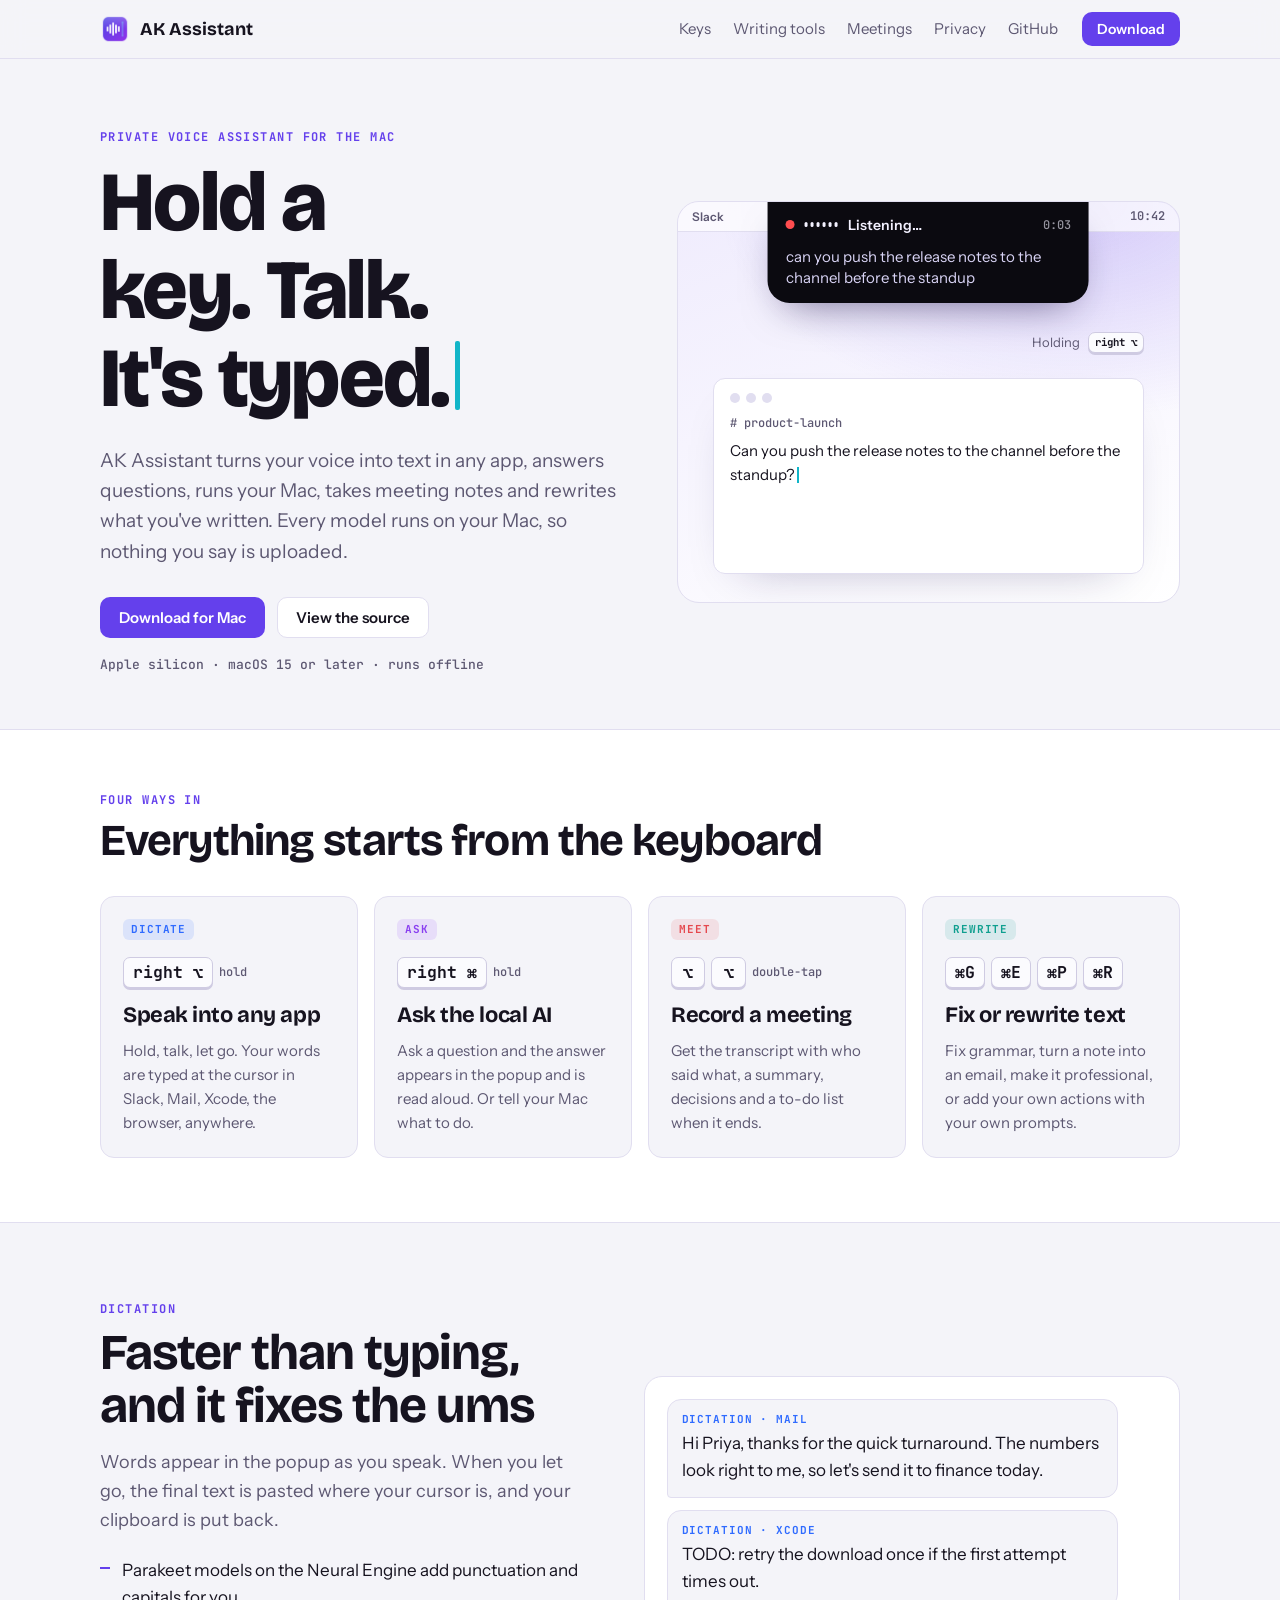
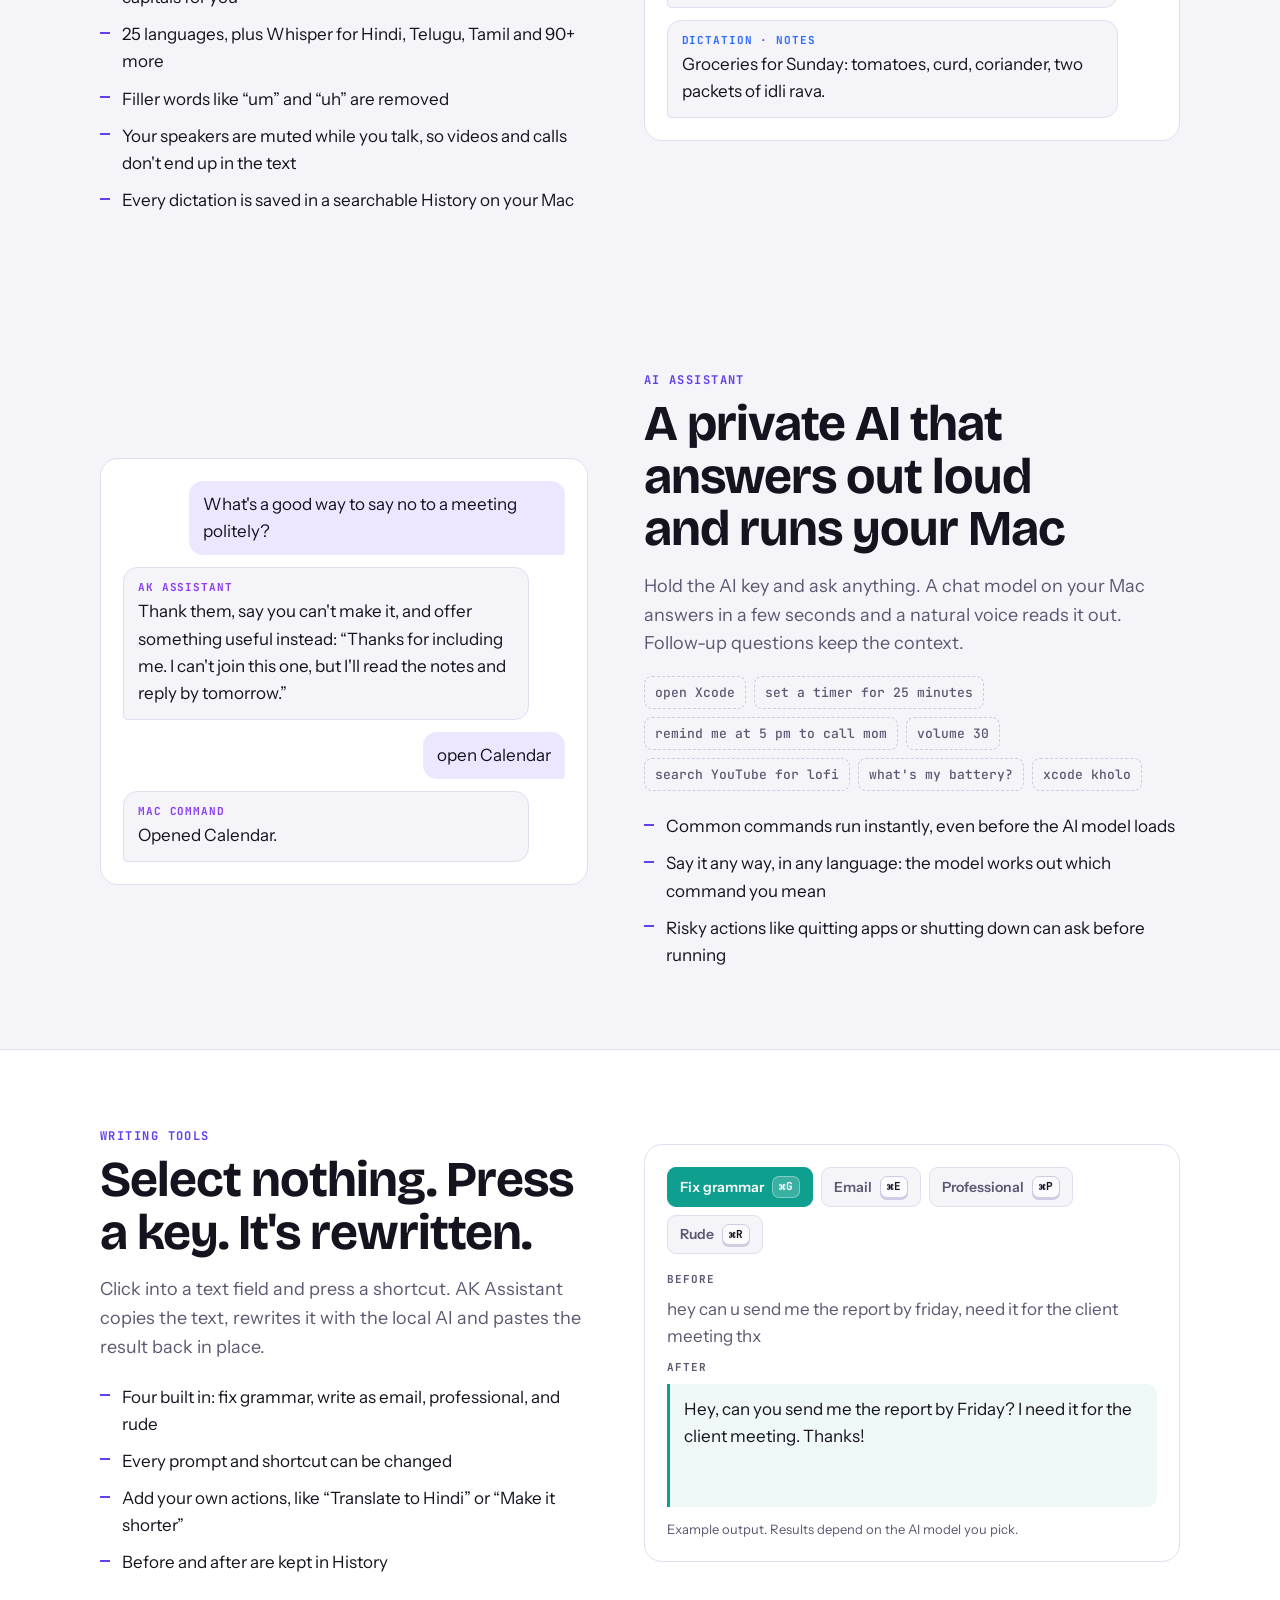
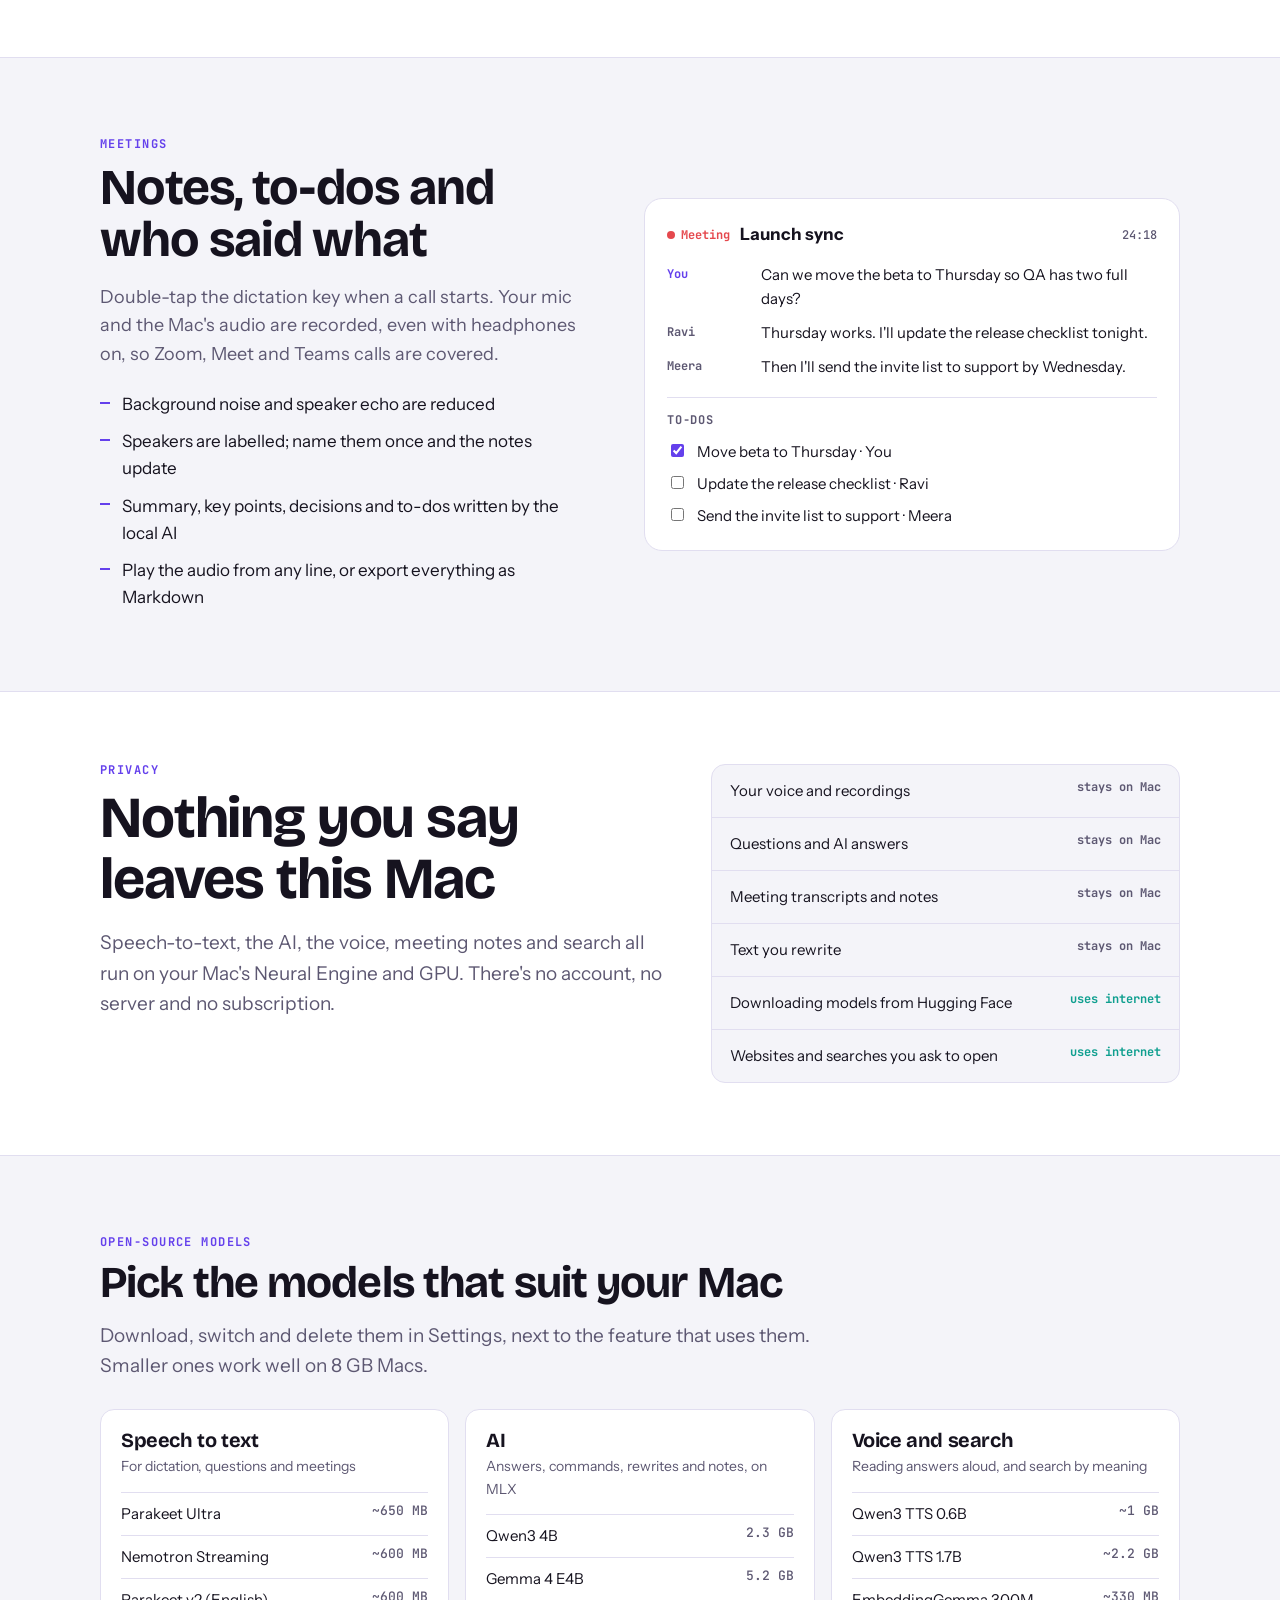
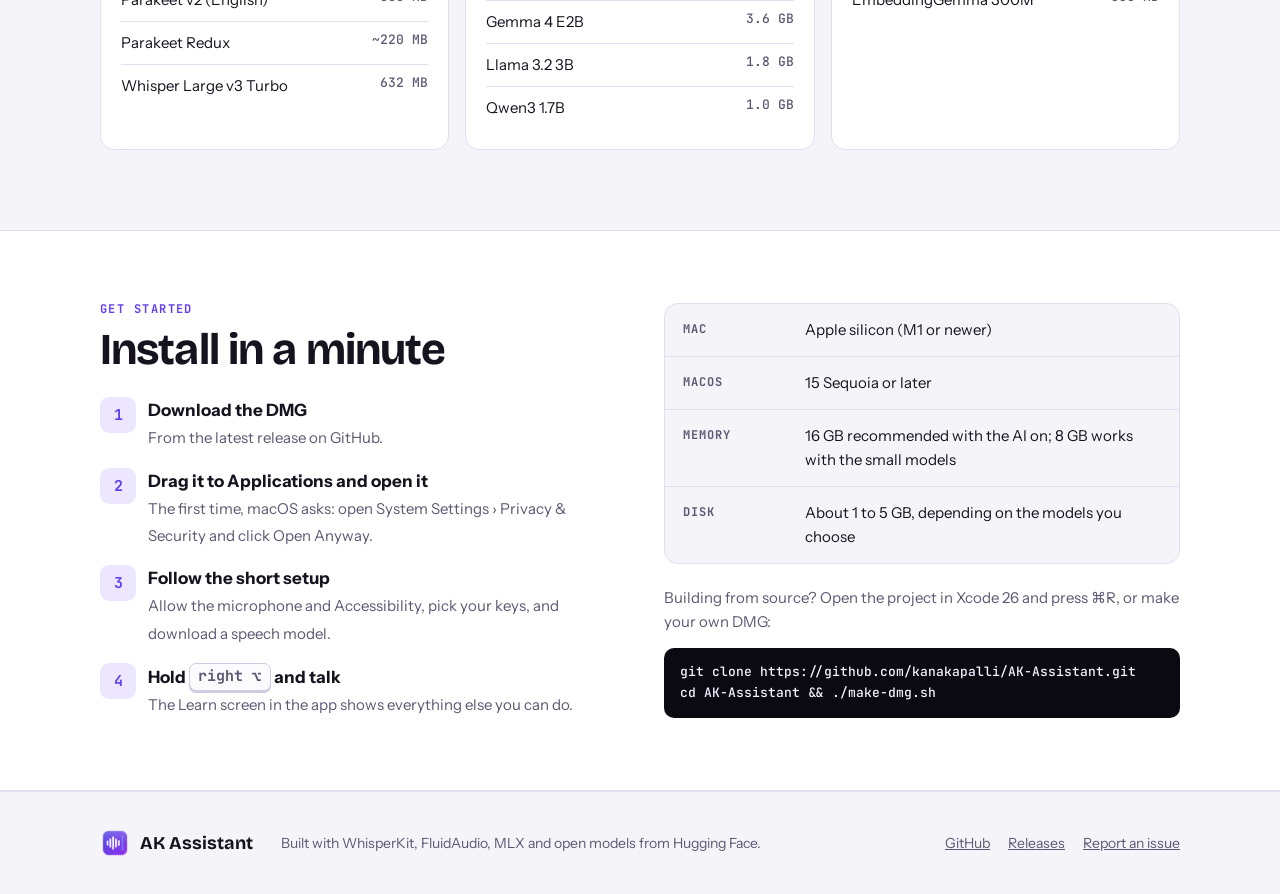
==== landing-page-website/index.html @ 32c97cb5 "Website folder for deployment; Learn covers the latest features - landing-page-website/: the landing" ====
<!doctype html>
<html lang="en">
<head>
<meta charset="utf-8">
<meta name="viewport" content="width=device-width, initial-scale=1, viewport-fit=cover">
<title>AK Assistant</title>
<meta name="description" content="Hold a key, talk, and it's typed. AK Assistant is a private voice assistant for the Mac: dictation, a local AI, meetings and writing tools, all on-device.">
<meta property="og:title" content="AK Assistant">
<meta property="og:description" content="Hold a key, talk, and it's typed. A private voice assistant for the Mac: dictation, a local AI, meetings and writing tools, all on-device.">
<meta property="og:type" content="website">
<meta name="theme-color" content="#6440ec">
<link rel="icon" type="image/png" href="assets/icon.png">
<link rel="apple-touch-icon" href="assets/icon.png">
<link rel="preconnect" href="https://fonts.googleapis.com">
<link rel="preconnect" href="https://fonts.gstatic.com" crossorigin>
<link rel="stylesheet" href="https://fonts.googleapis.com/css2?family=Bricolage+Grotesque:opsz,wght@12..96,500;12..96,700;12..96,800&family=Instrument+Sans:wght@400;500;600&family=JetBrains+Mono:wght@500;700&display=swap">
<link rel="stylesheet" href="styles.css">

</head>
<body>
<header class="nav">
  <div class="wrap">
    <a class="brand" href="#top"><img src="assets/icon.png" alt="">AK Assistant</a>
    <nav class="nav-links" aria-label="Sections">
      <a href="#keys">Keys</a>
      <a href="#writing">Writing tools</a>
      <a href="#meetings">Meetings</a>
      <a href="#privacy">Privacy</a>
      <a href="https://github.com/kanakapalli/AK-Assistant">GitHub</a>
    </nav>
    <a class="btn btn-primary" href="https://github.com/kanakapalli/AK-Assistant/releases/latest">Download</a>
  </div>
</header>

<main id="top">
  <section class="hero">
    <div class="wrap hero-grid">
      <div>
        <p class="eyebrow">Private voice assistant for the Mac</p>
        <h1 style="margin-top:16px">Hold a key. Talk. It's typed.<span class="caret" aria-hidden="true"></span></h1>
        <p class="lede">AK Assistant turns your voice into text in any app, answers questions, runs your Mac, takes meeting notes and rewrites what you've written. Every model runs on your Mac, so nothing you say is uploaded.</p>
        <div class="hero-cta">
          <a class="btn btn-primary" href="https://github.com/kanakapalli/AK-Assistant/releases/latest">Download for Mac</a>
          <a class="btn btn-ghost" href="https://github.com/kanakapalli/AK-Assistant">View the source</a>
        </div>
        <p class="hero-meta">Apple silicon · macOS 15 or later · runs offline</p>
      </div>

      <div class="stage" aria-label="Example: dictating a Slack message">
        <div class="menubar"><span>Slack</span><span>10:42</span></div>
        <div class="island" id="island">
          <div class="island-row">
            <span class="dot" id="islandDot"></span>
            <span class="bars" id="islandBars" aria-hidden="true"><i></i><i></i><i></i><i></i><i></i><i></i></span>
            <span class="island-label" id="islandLabel">Listening…</span>
            <span class="island-time" id="islandTime">0:03</span>
          </div>
          <p class="island-text" id="islandText">can you push the release notes to the channel before the standup</p>
        </div>
        <div class="hold"><span>Holding</span><span class="kbd">right ⌥</span></div>
        <div class="doc">
          <div class="doc-head"><i></i><i></i><i></i></div>
          <div class="doc-to"># product-launch</div>
          <p class="doc-body"><span class="typed" id="typed">Can you push the release notes to the channel before the standup?</span></p>
        </div>
      </div>
    </div>
  </section>

  <section class="band" id="keys">
    <div class="wrap keys">
      <p class="eyebrow">Four ways in</p>
      <h2 style="margin-top:12px">Everything starts from the keyboard</h2>
      <div class="key-grid">
        <article class="key-card">
          <span class="tag t-dictate">Dictate</span>
          <div class="combo"><span class="kbd">right ⌥</span><small>hold</small></div>
          <h3>Speak into any app</h3>
          <p>Hold, talk, let go. Your words are typed at the cursor in Slack, Mail, Xcode, the browser, anywhere.</p>
        </article>
        <article class="key-card">
          <span class="tag t-ai">Ask</span>
          <div class="combo"><span class="kbd">right ⌘</span><small>hold</small></div>
          <h3>Ask the local AI</h3>
          <p>Ask a question and the answer appears in the popup and is read aloud. Or tell your Mac what to do.</p>
        </article>
        <article class="key-card">
          <span class="tag t-meet">Meet</span>
          <div class="combo"><span class="kbd">⌥</span><span class="kbd">⌥</span><small>double-tap</small></div>
          <h3>Record a meeting</h3>
          <p>Get the transcript with who said what, a summary, decisions and a to-do list when it ends.</p>
        </article>
        <article class="key-card">
          <span class="tag t-write">Rewrite</span>
          <div class="combo"><span class="kbd">⌘G</span><span class="kbd">⌘E</span><span class="kbd">⌘P</span><span class="kbd">⌘R</span></div>
          <h3>Fix or rewrite text</h3>
          <p>Fix grammar, turn a note into an email, make it professional, or add your own actions with your own prompts.</p>
        </article>
      </div>
    </div>
  </section>

  <div class="wrap">
    <section class="feature" id="dictation">
      <div>
        <p class="eyebrow">Dictation</p>
        <h2>Faster than typing, and it fixes the ums</h2>
        <p class="lede">Words appear in the popup as you speak. When you let go, the final text is pasted where your cursor is, and your clipboard is put back.</p>
        <ul class="points">
          <li>Parakeet models on the Neural Engine add punctuation and capitals for you</li>
          <li>25 languages, plus Whisper for Hindi, Telugu, Tamil and 90+ more</li>
          <li>Filler words like “um” and “uh” are removed</li>
          <li>Your speakers are muted while you talk, so videos and calls don't end up in the text</li>
          <li>Every dictation is saved in a searchable History on your Mac</li>
        </ul>
      </div>
      <div class="panel" aria-label="Example history entries">
        <div class="qa">
          <div class="a"><span class="who" style="color:var(--dictate)">Dictation · Mail</span>Hi Priya, thanks for the quick turnaround. The numbers look right to me, so let's send it to finance today.</div>
          <div class="a"><span class="who" style="color:var(--dictate)">Dictation · Xcode</span>TODO: retry the download once if the first attempt times out.</div>
          <div class="a"><span class="who" style="color:var(--dictate)">Dictation · Notes</span>Groceries for Sunday: tomatoes, curd, coriander, two packets of idli rava.</div>
        </div>
      </div>
    </section>

    <section class="feature flip" id="assistant">
      <div>
        <p class="eyebrow">AI assistant</p>
        <h2>A private AI that answers out loud and runs your Mac</h2>
        <p class="lede">Hold the AI key and ask anything. A chat model on your Mac answers in a few seconds and a natural voice reads it out. Follow-up questions keep the context.</p>
        <div class="chips" aria-label="Things you can say">
          <span class="chip">open Xcode</span>
          <span class="chip">set a timer for 25 minutes</span>
          <span class="chip">remind me at 5 pm to call mom</span>
          <span class="chip">volume 30</span>
          <span class="chip">search YouTube for lofi</span>
          <span class="chip">what's my battery?</span>
          <span class="chip">xcode kholo</span>
        </div>
        <ul class="points">
          <li>Common commands run instantly, even before the AI model loads</li>
          <li>Say it any way, in any language: the model works out which command you mean</li>
          <li>Risky actions like quitting apps or shutting down can ask before running</li>
        </ul>
      </div>
      <div class="panel">
        <div class="qa">
          <div class="q">What's a good way to say no to a meeting politely?</div>
          <div class="a"><span class="who">AK Assistant</span>Thank them, say you can't make it, and offer something useful instead: “Thanks for including me. I can't join this one, but I'll read the notes and reply by tomorrow.”</div>
          <div class="q">open Calendar</div>
          <div class="a"><span class="who">Mac command</span>Opened Calendar.</div>
        </div>
      </div>
    </section>
  </div>

  <section class="band" id="writing">
    <div class="wrap feature">
      <div>
        <p class="eyebrow">Writing tools</p>
        <h2>Select nothing. Press a key. It's rewritten.</h2>
        <p class="lede">Click into a text field and press a shortcut. AK Assistant copies the text, rewrites it with the local AI and pastes the result back in place.</p>
        <ul class="points">
          <li>Four built in: fix grammar, write as email, professional, and rude</li>
          <li>Every prompt and shortcut can be changed</li>
          <li>Add your own actions, like “Translate to Hindi” or “Make it shorter”</li>
          <li>Before and after are kept in History</li>
        </ul>
      </div>
      <div class="panel">
        <div class="tabs" role="tablist" aria-label="Writing tools">
          <button class="tab" role="tab" id="tab-grammar" aria-selected="true" data-k="grammar">Fix grammar <span class="kbd">⌘G</span></button>
          <button class="tab" role="tab" id="tab-email" aria-selected="false" data-k="email">Email <span class="kbd">⌘E</span></button>
          <button class="tab" role="tab" id="tab-pro" aria-selected="false" data-k="pro">Professional <span class="kbd">⌘P</span></button>
          <button class="tab" role="tab" id="tab-rude" aria-selected="false" data-k="rude">Rude <span class="kbd">⌘R</span></button>
        </div>
        <div class="rewrite" role="tabpanel" aria-live="polite">
          <span class="label">Before</span>
          <p class="before">hey can u send me the report by friday, need it for the client meeting thx</p>
          <span class="label">After</span>
          <p class="after" id="after">Hey, can you send me the report by Friday? I need it for the client meeting. Thanks!</p>
        </div>
        <p class="example-note">Example output. Results depend on the AI model you pick.</p>
      </div>
    </div>
  </section>

  <div class="wrap">
    <section class="feature" id="meetings">
      <div>
        <p class="eyebrow">Meetings</p>
        <h2>Notes, to-dos and who said what</h2>
        <p class="lede">Double-tap the dictation key when a call starts. Your mic and the Mac's audio are recorded, even with headphones on, so Zoom, Meet and Teams calls are covered.</p>
        <ul class="points">
          <li>Background noise and speaker echo are reduced</li>
          <li>Speakers are labelled; name them once and the notes update</li>
          <li>Summary, key points, decisions and to-dos written by the local AI</li>
          <li>Play the audio from any line, or export everything as Markdown</li>
        </ul>
      </div>
      <div class="panel" aria-label="Example meeting">
        <div class="meet-head"><span class="rec">Meeting</span><strong>Launch sync</strong><span>24:18</span></div>
        <div class="lines">
          <div><b class="you">You</b><span>Can we move the beta to Thursday so QA has two full days?</span></div>
          <div><b>Ravi</b><span>Thursday works. I'll update the release checklist tonight.</span></div>
          <div><b>Meera</b><span>Then I'll send the invite list to support by Wednesday.</span></div>
        </div>
        <div class="todo">
          <h4>To-dos</h4>
          <label><input type="checkbox" id="todo1" checked> Move beta to Thursday · You</label>
          <label><input type="checkbox" id="todo2"> Update the release checklist · Ravi</label>
          <label><input type="checkbox" id="todo3"> Send the invite list to support · Meera</label>
        </div>
      </div>
    </section>
  </div>

  <section class="band" id="privacy">
    <div class="wrap privacy">
      <div class="privacy-grid">
        <div>
          <p class="eyebrow">Privacy</p>
          <h2 style="margin-top:12px">Nothing you say leaves this Mac</h2>
          <p class="lede" style="margin-top:18px">Speech-to-text, the AI, the voice, meeting notes and search all run on your Mac's Neural Engine and GPU. There's no account, no server and no subscription.</p>
        </div>
        <div class="net" aria-label="What uses the internet">
          <div><span>Your voice and recordings</span><span class="no">stays on Mac</span></div>
          <div><span>Questions and AI answers</span><span class="no">stays on Mac</span></div>
          <div><span>Meeting transcripts and notes</span><span class="no">stays on Mac</span></div>
          <div><span>Text you rewrite</span><span class="no">stays on Mac</span></div>
          <div><span>Downloading models from Hugging Face</span><span class="yes">uses internet</span></div>
          <div><span>Websites and searches you ask to open</span><span class="yes">uses internet</span></div>
        </div>
      </div>
    </div>
  </section>

  <div class="wrap">
    <section class="models" id="models">
      <p class="eyebrow">Open-source models</p>
      <h2 style="margin-top:12px">Pick the models that suit your Mac</h2>
      <p class="lede" style="margin-top:14px">Download, switch and delete them in Settings, next to the feature that uses them. Smaller ones work well on 8 GB Macs.</p>
      <div class="model-cols">
        <div class="model-col">
          <h3>Speech to text</h3>
          <p>For dictation, questions and meetings</p>
          <ul>
            <li><span>Parakeet Ultra</span><span>~650 MB</span></li>
            <li><span>Nemotron Streaming</span><span>~600 MB</span></li>
            <li><span>Parakeet v2 (English)</span><span>~600 MB</span></li>
            <li><span>Parakeet Redux</span><span>~220 MB</span></li>
            <li><span>Whisper Large v3 Turbo</span><span>632 MB</span></li>
          </ul>
        </div>
        <div class="model-col">
          <h3>AI</h3>
          <p>Answers, commands, rewrites and notes, on MLX</p>
          <ul>
            <li><span>Qwen3 4B</span><span>2.3 GB</span></li>
            <li><span>Gemma 4 E4B</span><span>5.2 GB</span></li>
            <li><span>Gemma 4 E2B</span><span>3.6 GB</span></li>
            <li><span>Llama 3.2 3B</span><span>1.8 GB</span></li>
            <li><span>Qwen3 1.7B</span><span>1.0 GB</span></li>
          </ul>
        </div>
        <div class="model-col">
          <h3>Voice and search</h3>
          <p>Reading answers aloud, and search by meaning</p>
          <ul>
            <li><span>Qwen3 TTS 0.6B</span><span>~1 GB</span></li>
            <li><span>Qwen3 TTS 1.7B</span><span>~2.2 GB</span></li>
            <li><span>EmbeddingGemma 300M</span><span>~330 MB</span></li>
          </ul>
        </div>
      </div>
    </section>
  </div>

  <section class="band" id="install">
    <div class="wrap install">
      <div class="install-grid">
        <div>
          <p class="eyebrow">Get started</p>
          <h2 style="margin-top:12px">Install in a minute</h2>
          <ol class="steps">
            <li><div><b>Download the DMG</b><span>From the latest release on GitHub.</span></div></li>
            <li><div><b>Drag it to Applications and open it</b><span>The first time, macOS asks: open System Settings › Privacy &amp; Security and click Open Anyway.</span></div></li>
            <li><div><b>Follow the short setup</b><span>Allow the microphone and Accessibility, pick your keys, and download a speech model.</span></div></li>
            <li><div><b>Hold <span class="kbd">right ⌥</span> and talk</b><span>The Learn screen in the app shows everything else you can do.</span></div></li>
          </ol>
        </div>
        <div>
          <div class="req">
            <div><b>Mac</b><span>Apple silicon (M1 or newer)</span></div>
            <div><b>macOS</b><span>15 Sequoia or later</span></div>
            <div><b>Memory</b><span>16 GB recommended with the AI on; 8 GB works with the small models</span></div>
            <div><b>Disk</b><span>About 1 to 5 GB, depending on the models you choose</span></div>
          </div>
          <p style="margin-top:22px;color:var(--muted);font-size:15px">Building from source? Open the project in Xcode 26 and press ⌘R, or make your own DMG:</p>
          <div class="code">git clone https://github.com/kanakapalli/AK-Assistant.git
cd AK-Assistant &amp;&amp; ./make-dmg.sh</div>
        </div>
      </div>
    </div>
  </section>
</main>

<footer>
  <div class="wrap">
    <a class="brand" href="#top"><img src="assets/icon.png" alt="">AK Assistant</a>
    <span>Built with WhisperKit, FluidAudio, MLX and open models from Hugging Face.</span>
    <nav aria-label="Footer">
      <a href="https://github.com/kanakapalli/AK-Assistant">GitHub</a>
      <a href="https://github.com/kanakapalli/AK-Assistant/releases/latest">Releases</a>
      <a href="https://github.com/kanakapalli/AK-Assistant/issues">Report an issue</a>
    </nav>
  </div>
</footer>

<script src="script.js" defer></script>

</body>
</html>
---- landing-page-website/styles.css ----
/* Layout: a single column that alternates wide "keyboard" bands and narrow reading sections; the notch popup is the hero. */
:root {
  --bg: #f4f4f9;          /* cool paper with a violet bias */
  --surface: #ffffff;
  --ink: #16131f;
  --muted: #5d5872;
  --line: #e1def0;
  --violet: #6440ec;      /* the app icon */
  --violet-soft: #ece7ff;
  --on-accent: #ffffff;
  --cursor: #12b5c8;      /* the icon's text cursor, darkened for light backgrounds */
  --dictate: #2f6bff;
  --ai: #8a3ff0;
  --meet: #e5484d;
  --write: #0f9f8f;
  --key: #fbfbfe;
  --key-edge: #cfcbe2;
  --island: #0b0a10;
  --island-ink: #f3f1ff;
  --font-display: "Bricolage Grotesque", "Avenir Next", system-ui, sans-serif;
  --font-body: "Instrument Sans", -apple-system, "Segoe UI", system-ui, sans-serif;
  --font-mono: "JetBrains Mono", ui-monospace, "SF Mono", Menlo, monospace;
  --radius: 14px;
}
@media (prefers-color-scheme: dark) {
  :root:not([data-theme="light"]) {
    --bg: #110f18; --surface: #1a1724; --ink: #f1eefc; --muted: #a59fbe; --line: #2c2840;
    --violet: #9b85ff; --violet-soft: #241d42; --on-accent: #140c33; --cursor: #5fe6f2;
    --dictate: #6f9bff; --ai: #b98bff; --meet: #ff6b6f; --write: #3fd6c3;
    --key: #221e2f; --key-edge: #3a3550; --island: #000000; --island-ink: #f3f1ff;
    color-scheme: dark;
  }
}
:root[data-theme="dark"] {
  --bg: #110f18; --surface: #1a1724; --ink: #f1eefc; --muted: #a59fbe; --line: #2c2840;
  --violet: #9b85ff; --violet-soft: #241d42; --on-accent: #140c33; --cursor: #5fe6f2;
  --dictate: #6f9bff; --ai: #b98bff; --meet: #ff6b6f; --write: #3fd6c3;
  --key: #221e2f; --key-edge: #3a3550; --island: #000000; --island-ink: #f3f1ff;
  color-scheme: dark;
}

* { box-sizing: border-box; }
html, body { margin: 0; }
img { max-width: 100%; }
[hidden] { display: none !important; }
.hero-grid > *, .feature > *, .privacy-grid > *, .install-grid > * { min-width: 0; }
html { scroll-behavior: smooth; }
@media (prefers-reduced-motion: reduce) { html { scroll-behavior: auto; } }
body {
  background: var(--bg); color: var(--ink);
  font: 400 17px/1.6 var(--font-body);
  -webkit-font-smoothing: antialiased;
}
a { color: inherit; }
a:focus-visible, button:focus-visible { outline: 2px solid var(--violet); outline-offset: 3px; border-radius: 6px; }
h1, h2, h3 { font-family: var(--font-display); line-height: 1.05; margin: 0; text-wrap: balance; letter-spacing: -0.02em; }
p { margin: 0; }
.wrap { max-width: 1120px; margin: 0 auto; padding-left: max(20px, env(safe-area-inset-left, 0px)); padding-right: max(20px, env(safe-area-inset-right, 0px)); }
.eyebrow { font: 700 12px/1 var(--font-mono); letter-spacing: 0.12em; text-transform: uppercase; color: var(--violet); }
.lede { color: var(--muted); font-size: 19px; max-width: 60ch; }

/* Keycaps: the page's signature detail */
.kbd {
  display: inline-flex; align-items: center; justify-content: center; gap: 4px;
  min-width: 2.1em; padding: 0.18em 0.55em; border-radius: 7px;
  font: 700 0.82em/1.4 var(--font-mono); color: var(--ink);
  background: var(--key); border: 1px solid var(--key-edge);
  box-shadow: 0 2px 0 var(--key-edge);
  white-space: nowrap; vertical-align: 0.08em;
}

/* Nav */
.nav { position: sticky; top: env(safe-area-inset-top, 0px); z-index: 20; background: color-mix(in srgb, var(--bg) 86%, transparent); backdrop-filter: blur(12px); border-bottom: 1px solid var(--line); }
body::before { content: ""; position: fixed; inset: 0 0 auto; height: env(safe-area-inset-top, 0px); z-index: 30; background: var(--bg); }
.nav .wrap { display: flex; align-items: center; gap: 24px; padding-block: 12px; }
.brand { display: flex; align-items: center; gap: 10px; font: 700 18px var(--font-display); text-decoration: none; }
.brand img { width: 30px; height: 30px; }
.nav-links { display: flex; gap: 22px; margin-left: auto; font-size: 15px; }
.nav-links a { text-decoration: none; color: var(--muted); }
.nav-links a:hover { color: var(--ink); }
.btn {
  display: inline-flex; align-items: center; gap: 8px; text-decoration: none;
  font: 600 15px/1 var(--font-body); padding: 12px 18px; border-radius: 10px;
  border: 1px solid transparent; transition: transform .15s ease, background .15s ease;
}
.btn:hover { transform: translateY(-1px); }
.btn-primary { background: var(--violet); color: var(--on-accent); }
.btn-ghost { border-color: var(--line); background: var(--surface); }
.nav .btn { padding: 9px 14px; font-size: 14px; }
@media (max-width: 760px) { .nav-links { display: none; } .nav .btn { margin-left: auto; } }

/* Hero */
.hero { padding-block: 72px 56px; }
.hero-grid { display: grid; grid-template-columns: 1.05fr 1fr; gap: 48px; align-items: center; }
.hero h1 { font-size: clamp(44px, 7vw, 84px); font-weight: 800; }
.hero h1 .caret { display: inline-block; width: 0.07em; height: 0.82em; background: var(--cursor); margin-left: 0.06em; vertical-align: -0.04em; border-radius: 2px; animation: blink 1.1s steps(1) infinite; }
@keyframes blink { 50% { opacity: 0; } }
.hero .lede { margin-top: 22px; }
.hero-cta { display: flex; flex-wrap: wrap; gap: 12px; margin-top: 30px; }
.hero-meta { margin-top: 18px; font: 500 13px var(--font-mono); color: var(--muted); }

.stage {
  position: relative; border-radius: 22px; overflow: hidden; min-width: 0;
  background:
    radial-gradient(120% 90% at 80% 0%, color-mix(in srgb, var(--violet) 22%, transparent), transparent 60%),
    linear-gradient(160deg, color-mix(in srgb, var(--violet) 10%, var(--surface)), var(--surface));
  border: 1px solid var(--line);
  aspect-ratio: 5 / 4; max-width: 100%;
}
.menubar { height: 30px; display: flex; align-items: center; justify-content: space-between; padding: 0 14px; font: 600 12px var(--font-body); color: var(--muted); background: color-mix(in srgb, var(--surface) 70%, transparent); border-bottom: 1px solid var(--line); }
.menubar span:last-child { font-family: var(--font-mono); }
.island {
  position: absolute; top: 0; left: 50%; transform: translateX(-50%);
  background: var(--island); color: var(--island-ink);
  border-radius: 0 0 22px 22px; padding: 10px 18px 14px; min-width: 64%;
  box-shadow: 0 18px 40px -18px rgba(20, 10, 60, .55);
  font-size: 14px;
}
.island-row { display: flex; align-items: center; gap: 10px; min-height: 26px; }
.island-label { font-weight: 600; }
.island-time { margin-left: auto; font: 500 12px var(--font-mono); opacity: .6; }
.dot { width: 9px; height: 9px; border-radius: 50%; background: #ff4d4f; flex: none; }
.bars { display: flex; align-items: center; gap: 3px; height: 18px; }
.bars i { width: 3px; border-radius: 2px; background: var(--island-ink); height: 30%; animation: wave 0.9s ease-in-out infinite; }
.bars i:nth-child(2) { animation-delay: .1s } .bars i:nth-child(3) { animation-delay: .2s } .bars i:nth-child(4) { animation-delay: .3s } .bars i:nth-child(5) { animation-delay: .15s } .bars i:nth-child(6) { animation-delay: .05s }
@keyframes wave { 0%,100% { height: 25%; } 50% { height: 100%; } }
.island-text { margin-top: 8px; font-size: 15px; line-height: 1.45; color: #d9d4f5; min-height: 2.9em; }
.island-text b { color: #fff; font-weight: 600; }
.doc {
  position: absolute; left: 7%; right: 7%; bottom: 7%; top: 44%;
  background: var(--surface); border: 1px solid var(--line); border-radius: 12px; padding: 14px 16px;
  box-shadow: 0 20px 50px -30px rgba(30, 20, 80, .35);
}
.doc-head { display: flex; gap: 6px; margin-bottom: 12px; }
.doc-head i { width: 10px; height: 10px; border-radius: 50%; background: var(--line); }
.doc-to { font: 500 12px var(--font-mono); color: var(--muted); }
.doc-body { margin-top: 8px; font-size: 15px; }
.doc-body .typed::after { content: ""; display: inline-block; width: 2px; height: 1.1em; background: var(--cursor); margin-left: 2px; vertical-align: -0.2em; animation: blink 1.1s steps(1) infinite; }
.hold { position: absolute; right: 7%; top: calc(44% - 46px); font-size: 13px; color: var(--muted); display: flex; gap: 8px; align-items: center; }
@media (max-width: 900px) { .hero-grid { grid-template-columns: 1fr; } .hero { padding-block: 48px 40px; } }
@media (max-width: 480px) { .stage { aspect-ratio: 4 / 5; } .island { min-width: 86%; } .doc { top: 48%; } .hold { top: calc(48% - 40px); } }
@media (prefers-reduced-motion: reduce) { .bars i, .caret, .typed::after { animation: none !important; } }

/* Keys band */
.band { background: var(--surface); border-block: 1px solid var(--line); }
.keys { padding-block: 64px; }
.keys h2 { font-size: clamp(30px, 4vw, 44px); }
.key-grid { display: grid; grid-template-columns: repeat(4, minmax(0, 1fr)); gap: 16px; margin-top: 32px; }
.key-card { border: 1px solid var(--line); border-radius: var(--radius); padding: 22px; background: var(--bg); display: flex; flex-direction: column; gap: 12px; min-width: 0; }
.key-card .combo { display: flex; flex-wrap: wrap; gap: 6px; align-items: center; font-size: 20px; min-height: 40px; }
.key-card .combo small { font: 500 12px var(--font-mono); color: var(--muted); }
.key-card h3 { font-size: 22px; }
.key-card p { color: var(--muted); font-size: 15px; }
.tag { align-self: flex-start; font: 700 11px/1 var(--font-mono); letter-spacing: .08em; text-transform: uppercase; padding: 5px 8px; border-radius: 6px; }
.t-dictate { color: var(--dictate); background: color-mix(in srgb, var(--dictate) 12%, transparent); }
.t-ai { color: var(--ai); background: color-mix(in srgb, var(--ai) 12%, transparent); }
.t-meet { color: var(--meet); background: color-mix(in srgb, var(--meet) 12%, transparent); }
.t-write { color: var(--write); background: color-mix(in srgb, var(--write) 12%, transparent); }
@media (max-width: 960px) { .key-grid { grid-template-columns: repeat(2, minmax(0, 1fr)); } }
@media (max-width: 520px) { .key-grid { grid-template-columns: 1fr; } }

/* Feature sections */
.feature { padding-block: 80px; display: grid; grid-template-columns: 1fr 1.1fr; gap: 56px; align-items: center; }
.feature.flip > :first-child { order: 2; }
.feature h2 { font-size: clamp(32px, 4.4vw, 50px); margin-top: 12px; }
.feature .lede { margin-top: 16px; font-size: 18px; }
.points { list-style: none; padding: 0; margin: 22px 0 0; display: grid; gap: 10px; }
.points li { padding-left: 22px; position: relative; color: var(--ink); }
.points li::before { content: ""; position: absolute; left: 0; top: 0.62em; width: 10px; height: 2px; background: var(--violet); }
.panel { background: var(--surface); border: 1px solid var(--line); border-radius: 18px; padding: 22px; min-width: 0; }
@media (max-width: 900px) { .feature { grid-template-columns: 1fr; gap: 32px; padding-block: 56px; } .feature.flip > :first-child { order: 0; } }

/* AI: chat + command chips */
.qa { display: grid; gap: 12px; }
.q { justify-self: end; background: var(--violet-soft); color: var(--ink); padding: 10px 14px; border-radius: 14px 14px 4px 14px; max-width: 85%; }
.a { background: var(--bg); border: 1px solid var(--line); padding: 12px 14px; border-radius: 14px 14px 14px 4px; max-width: 92%; }
.a .who { font: 700 11px var(--font-mono); letter-spacing: .08em; text-transform: uppercase; color: var(--ai); display: block; margin-bottom: 4px; }
.chips { display: flex; flex-wrap: wrap; gap: 8px; margin-top: 18px; }
.chip { font: 500 13px var(--font-mono); padding: 7px 10px; border-radius: 8px; border: 1px dashed var(--key-edge); color: var(--muted); }

/* Meetings card */
.meet-head { display: flex; align-items: center; gap: 10px; }
.meet-head .rec { font: 700 12px var(--font-mono); color: var(--meet); display: flex; gap: 6px; align-items: center; }
.meet-head .rec::before { content: ""; width: 8px; height: 8px; border-radius: 50%; background: var(--meet); }
.meet-head span:last-child { margin-left: auto; font: 500 12px var(--font-mono); color: var(--muted); }
.lines { margin-top: 14px; display: grid; gap: 10px; font-size: 15px; }
.lines div { display: grid; grid-template-columns: 84px 1fr; gap: 10px; }
.lines b { font: 700 12px/1.9 var(--font-mono); color: var(--muted); }
.lines b.you { color: var(--violet); }
.todo { margin-top: 18px; padding-top: 14px; border-top: 1px solid var(--line); display: grid; gap: 8px; font-size: 15px; }
.todo h4 { margin: 0 0 4px; font: 700 12px var(--font-mono); letter-spacing: .08em; text-transform: uppercase; color: var(--muted); }
.todo label { display: flex; gap: 10px; align-items: baseline; }
.todo input { accent-color: var(--violet); }

/* Writing tools demo */
.tabs { display: flex; flex-wrap: wrap; gap: 8px; }
.tab {
  font: 600 14px var(--font-body); cursor: pointer; padding: 8px 12px; border-radius: 9px;
  border: 1px solid var(--line); background: var(--bg); color: var(--muted);
  display: inline-flex; gap: 8px; align-items: center;
}
.tab .kbd { font-size: 11px; }
.tab[aria-selected="true"] { background: var(--write); border-color: var(--write); color: var(--on-accent); }
.tab[aria-selected="true"] .kbd { background: rgba(255,255,255,.18); border-color: rgba(255,255,255,.35); box-shadow: none; color: var(--on-accent); }
.rewrite { margin-top: 18px; display: grid; gap: 10px; }
.label { font: 700 11px var(--font-mono); letter-spacing: .1em; text-transform: uppercase; color: var(--muted); }
.before { color: var(--muted); }
.after { border-left: 3px solid var(--write); background: color-mix(in srgb, var(--write) 7%, transparent); padding: 12px 14px; border-radius: 0 10px 10px 0; white-space: pre-line; min-height: 7.2em; }
.example-note { margin-top: 12px; font-size: 13px; color: var(--muted); }

/* Privacy */
.privacy { padding-block: 72px; }
.privacy-grid { display: grid; grid-template-columns: 1.2fr 1fr; gap: 48px; align-items: start; }
.privacy h2 { font-size: clamp(34px, 5vw, 58px); }
.net { border: 1px solid var(--line); border-radius: var(--radius); overflow: hidden; background: var(--bg); }
.net div { display: flex; justify-content: space-between; gap: 16px; padding: 14px 18px; border-bottom: 1px solid var(--line); font-size: 15px; }
.net div:last-child { border-bottom: 0; }
.net span:last-child { font: 700 12px var(--font-mono); white-space: nowrap; }
.yes { color: var(--write); } .no { color: var(--muted); }
@media (max-width: 860px) { .privacy-grid { grid-template-columns: 1fr; } }

/* Models */
.models { padding-block: 80px; }
.models h2 { font-size: clamp(30px, 4vw, 44px); }
.model-cols { display: grid; grid-template-columns: repeat(3, minmax(0, 1fr)); gap: 16px; margin-top: 28px; }
.model-col { background: var(--surface); border: 1px solid var(--line); border-radius: var(--radius); padding: 20px; min-width: 0; }
.model-col h3 { font-size: 20px; }
.model-col p { color: var(--muted); font-size: 14px; margin-top: 4px; }
.model-col ul { list-style: none; margin: 14px 0 0; padding: 0; }
.model-col li { display: flex; justify-content: space-between; gap: 12px; padding: 9px 0; border-top: 1px solid var(--line); font-size: 15px; }
.model-col li span:last-child { font: 500 13px var(--font-mono); color: var(--muted); white-space: nowrap; font-variant-numeric: tabular-nums; }
@media (max-width: 900px) { .model-cols { grid-template-columns: 1fr; } }

/* Install */
.install { padding-block: 72px; }
.install-grid { display: grid; grid-template-columns: 1fr 1fr; gap: 48px; }
.install h2 { font-size: clamp(30px, 4vw, 44px); }
.steps { counter-reset: step; list-style: none; padding: 0; margin: 24px 0 0; display: grid; gap: 16px; }
.steps li { counter-increment: step; display: grid; grid-template-columns: 36px 1fr; gap: 12px; }
.steps li::before { content: counter(step); font: 700 15px/36px var(--font-mono); text-align: center; width: 36px; height: 36px; border-radius: 9px; background: var(--violet-soft); color: var(--violet); }
.steps b { display: block; }
.steps span { color: var(--muted); font-size: 15px; }
.req { border: 1px solid var(--line); border-radius: var(--radius); background: var(--bg); }
.req div { display: grid; grid-template-columns: 110px 1fr; gap: 12px; padding: 14px 18px; border-bottom: 1px solid var(--line); font-size: 15px; }
.req div:last-child { border-bottom: 0; }
.req b { font: 700 12px/1.9 var(--font-mono); text-transform: uppercase; letter-spacing: .08em; color: var(--muted); }
.code { margin-top: 14px; font: 500 13px/1.6 var(--font-mono); background: var(--island); color: var(--island-ink); padding: 14px 16px; border-radius: 10px; overflow-x: auto; white-space: pre; }
@media (max-width: 860px) { .install-grid { grid-template-columns: 1fr; } }

footer { border-top: 1px solid var(--line); padding-block: 36px; color: var(--muted); font-size: 14px; }
footer .wrap { display: flex; flex-wrap: wrap; gap: 16px 28px; align-items: center; }
footer .brand { color: var(--ink); }
footer nav { display: flex; gap: 18px; margin-left: auto; flex-wrap: wrap; }
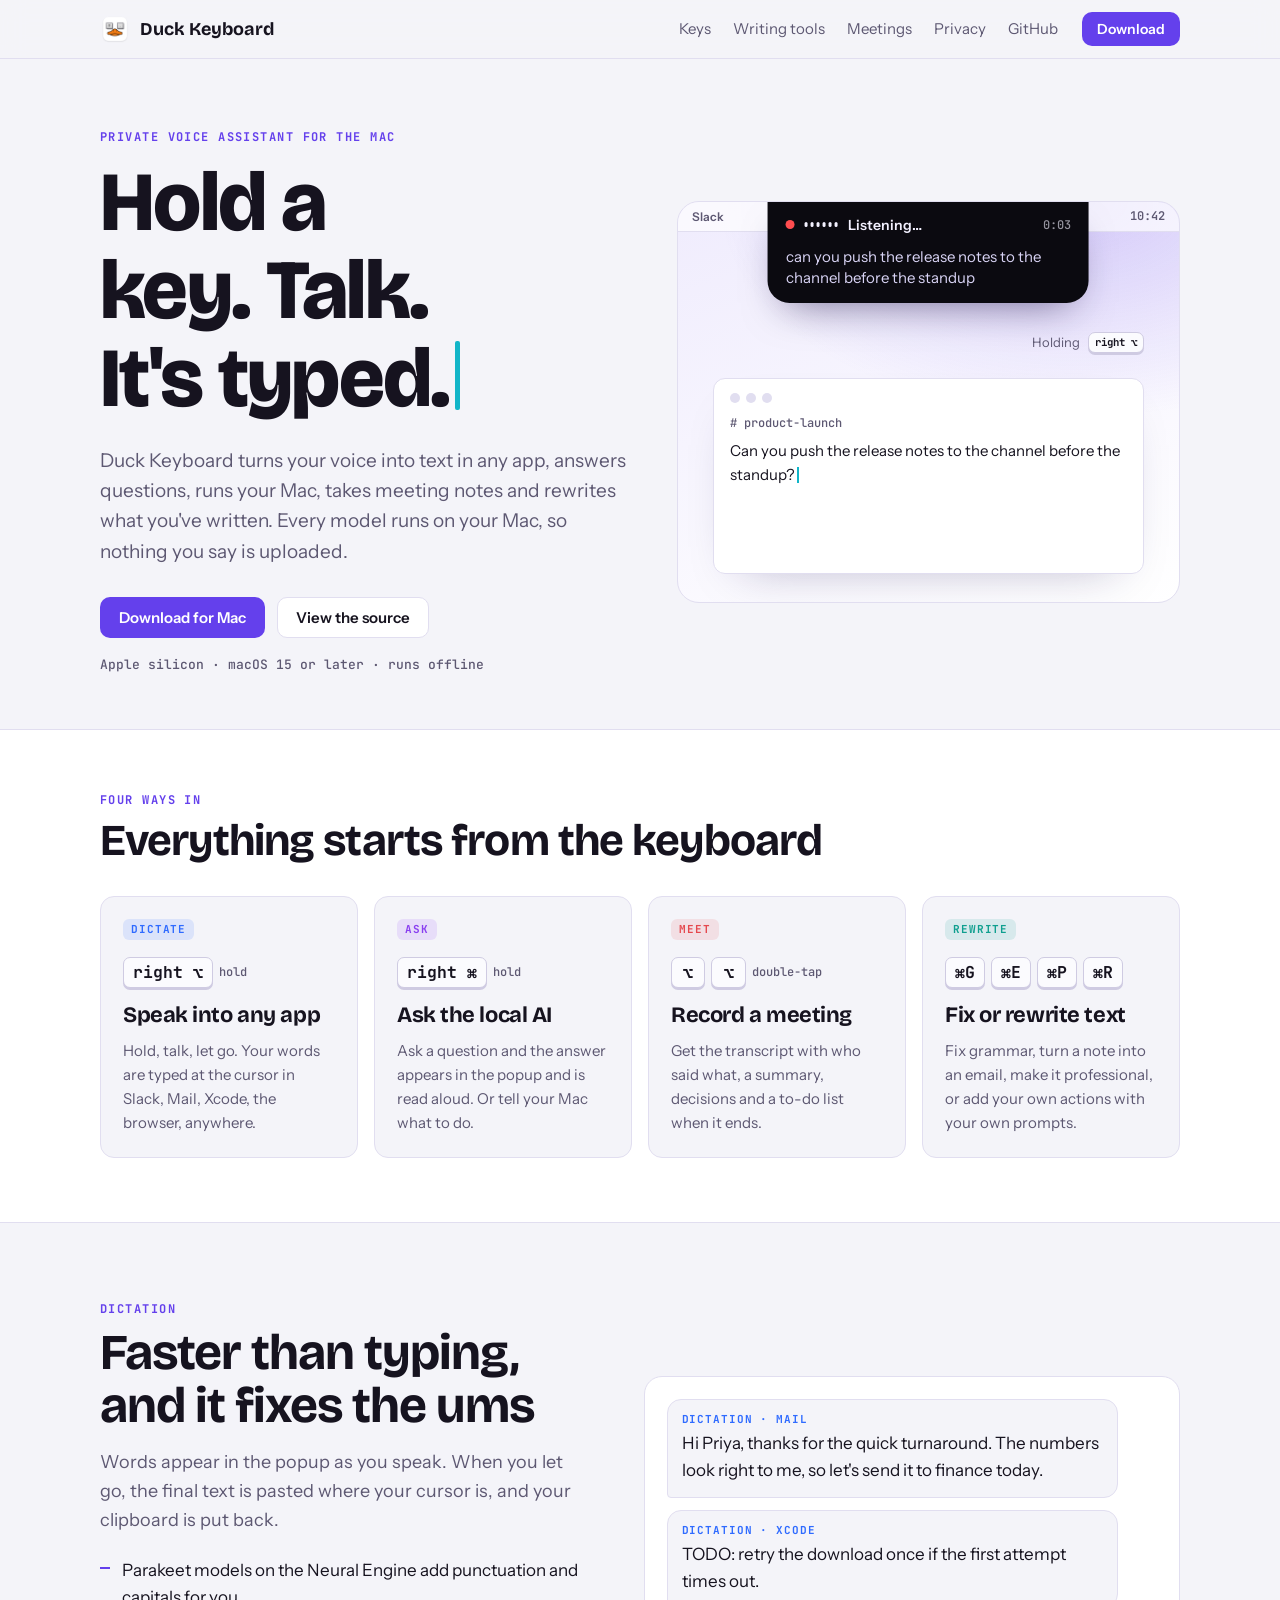
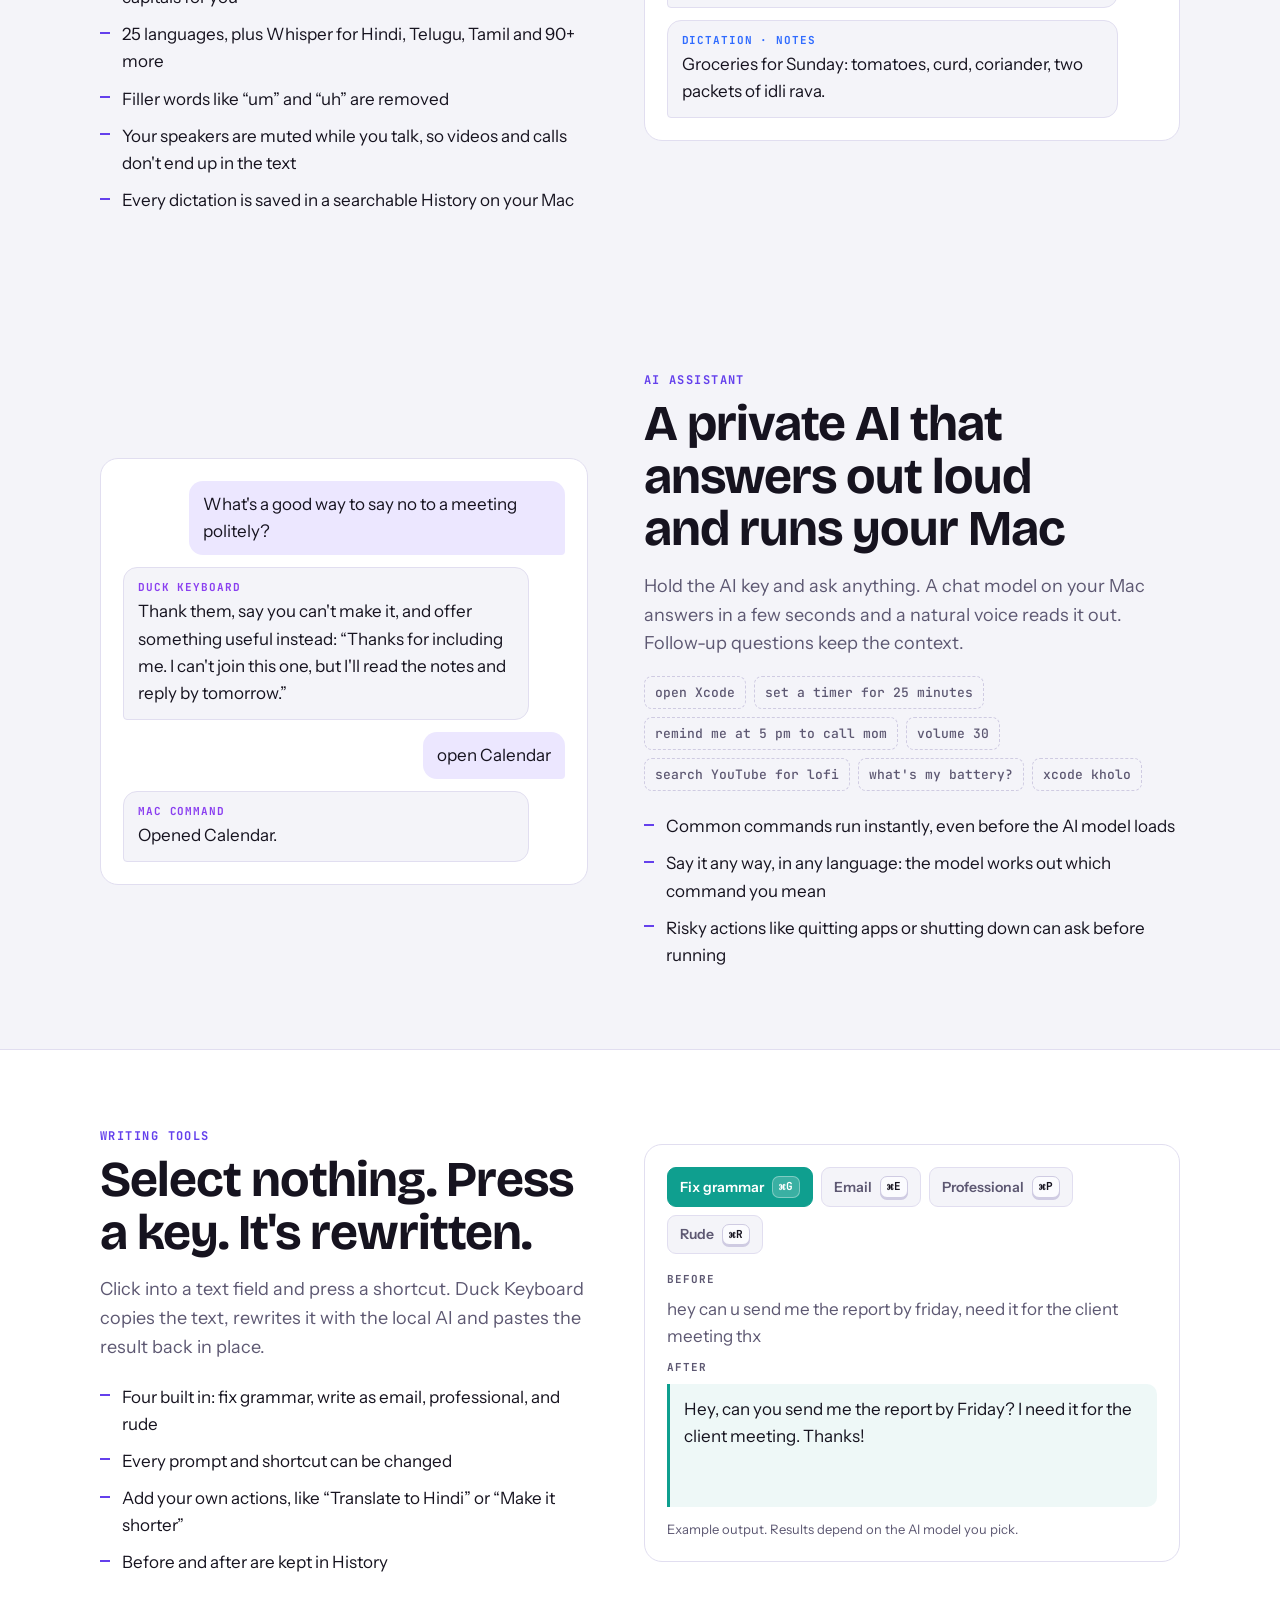
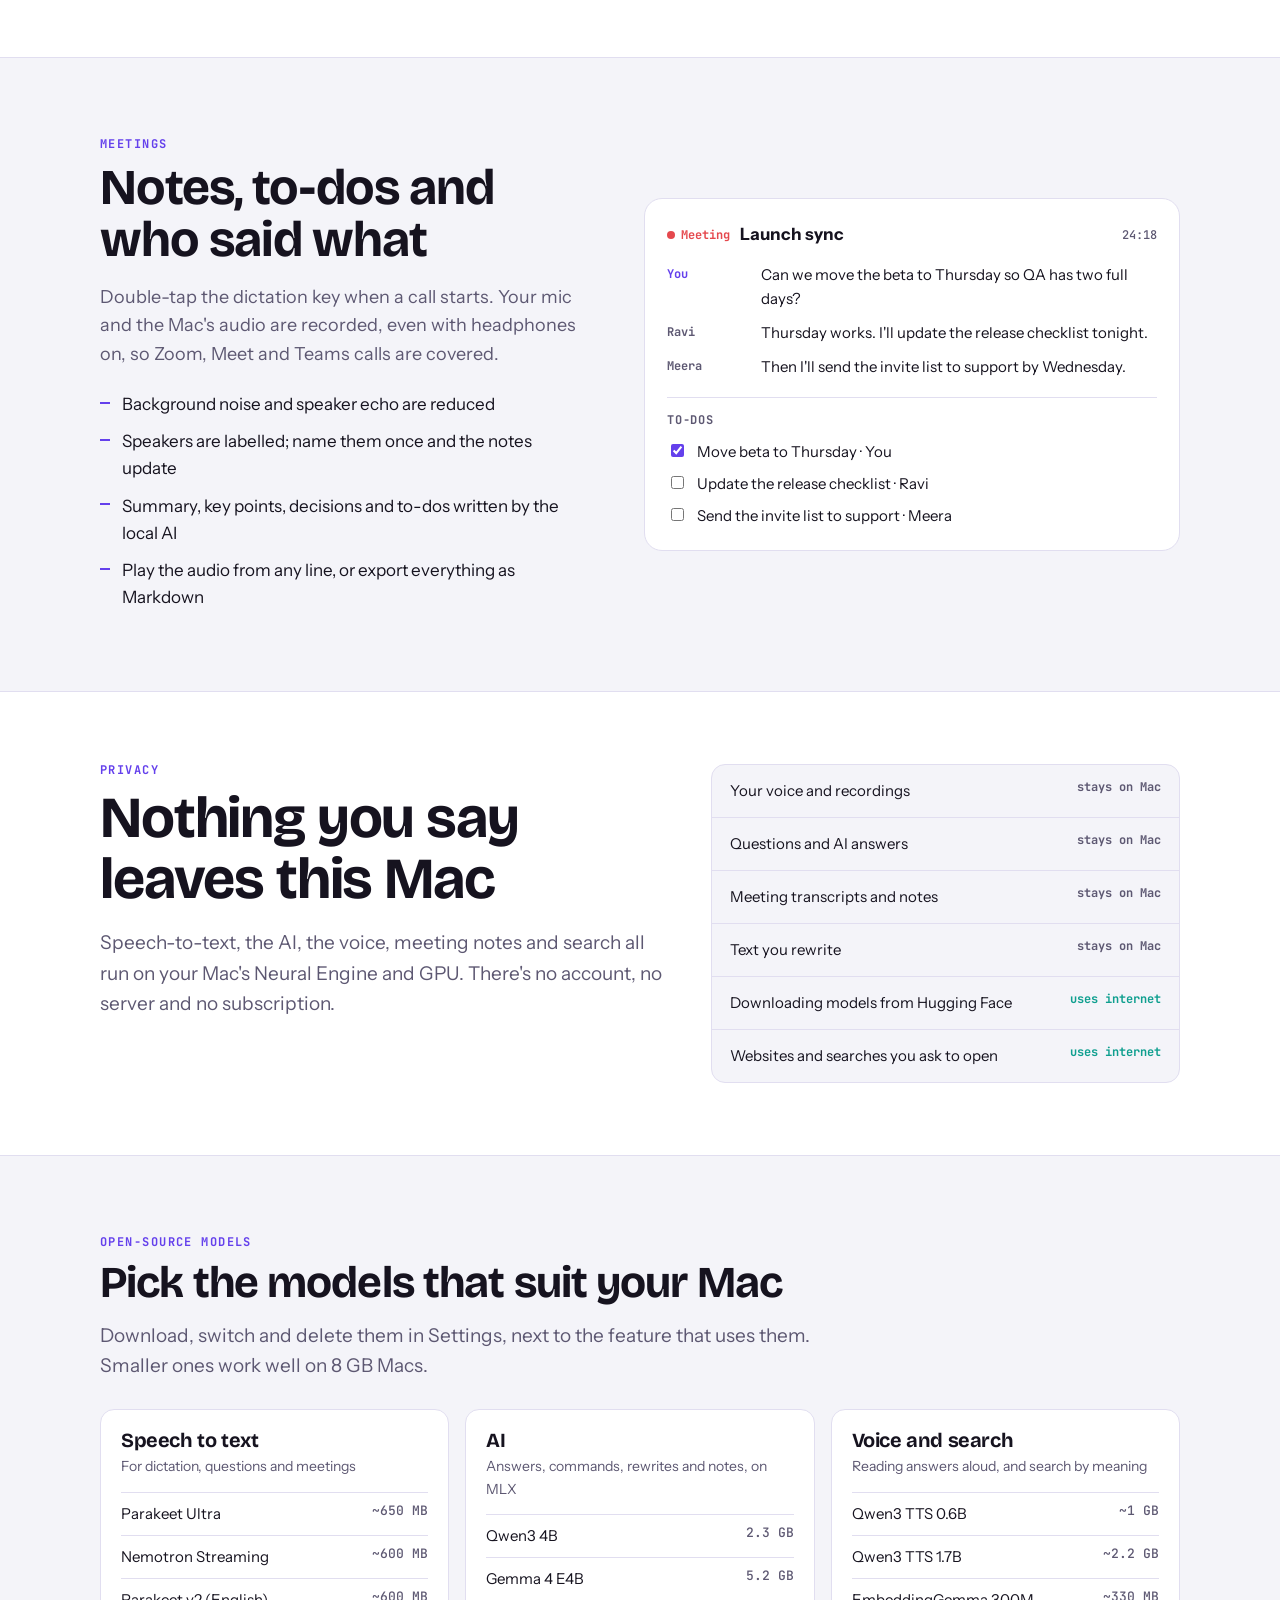
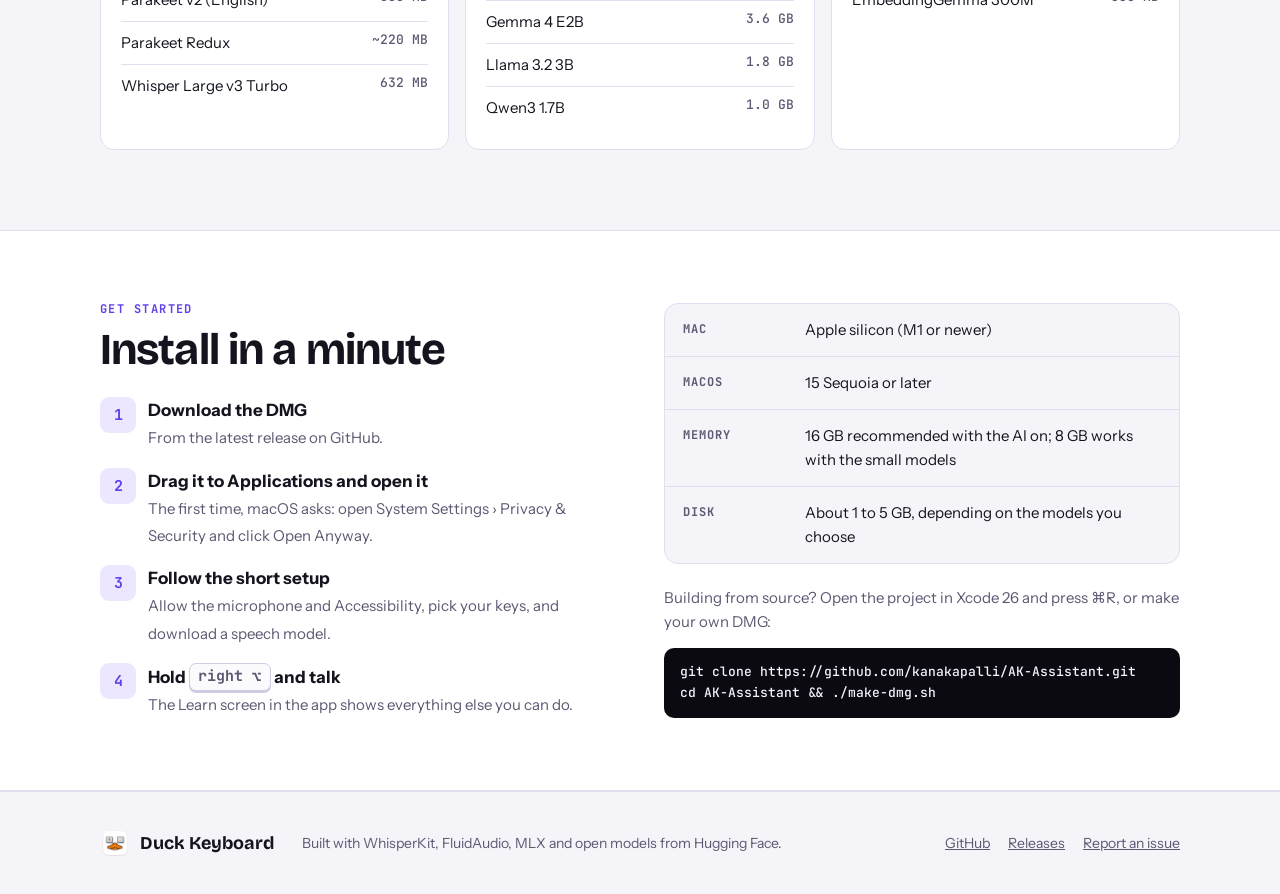
==== commit fb3450ed: "updates added" ====
--- a/landing-page-website/index.html
+++ b/landing-page-website/index.html
@@ -3,9 +3,9 @@
 <head>
 <meta charset="utf-8">
 <meta name="viewport" content="width=device-width, initial-scale=1, viewport-fit=cover">
-<title>AK Assistant</title>
-<meta name="description" content="Hold a key, talk, and it's typed. AK Assistant is a private voice assistant for the Mac: dictation, a local AI, meetings and writing tools, all on-device.">
-<meta property="og:title" content="AK Assistant">
+<title>Duck Keyboard</title>
+<meta name="description" content="Hold a key, talk, and it's typed. Duck Keyboard is a private voice assistant for the Mac: dictation, a local AI, meetings and writing tools, all on-device.">
+<meta property="og:title" content="Duck Keyboard">
 <meta property="og:description" content="Hold a key, talk, and it's typed. A private voice assistant for the Mac: dictation, a local AI, meetings and writing tools, all on-device.">
 <meta property="og:type" content="website">
 <meta name="theme-color" content="#6440ec">
@@ -20,7 +20,7 @@
 <body>
 <header class="nav">
   <div class="wrap">
-    <a class="brand" href="#top"><img src="assets/icon.png" alt="">AK Assistant</a>
+    <a class="brand" href="#top"><img src="assets/icon.png" alt="">Duck Keyboard</a>
     <nav class="nav-links" aria-label="Sections">
       <a href="#keys">Keys</a>
       <a href="#writing">Writing tools</a>
@@ -38,7 +38,7 @@
       <div>
         <p class="eyebrow">Private voice assistant for the Mac</p>
         <h1 style="margin-top:16px">Hold a key. Talk. It's typed.<span class="caret" aria-hidden="true"></span></h1>
-        <p class="lede">AK Assistant turns your voice into text in any app, answers questions, runs your Mac, takes meeting notes and rewrites what you've written. Every model runs on your Mac, so nothing you say is uploaded.</p>
+        <p class="lede">Duck Keyboard turns your voice into text in any app, answers questions, runs your Mac, takes meeting notes and rewrites what you've written. Every model runs on your Mac, so nothing you say is uploaded.</p>
         <div class="hero-cta">
           <a class="btn btn-primary" href="https://github.com/kanakapalli/AK-Assistant/releases/latest">Download for Mac</a>
           <a class="btn btn-ghost" href="https://github.com/kanakapalli/AK-Assistant">View the source</a>
@@ -146,7 +146,7 @@
       <div class="panel">
         <div class="qa">
           <div class="q">What's a good way to say no to a meeting politely?</div>
-          <div class="a"><span class="who">AK Assistant</span>Thank them, say you can't make it, and offer something useful instead: “Thanks for including me. I can't join this one, but I'll read the notes and reply by tomorrow.”</div>
+          <div class="a"><span class="who">Duck Keyboard</span>Thank them, say you can't make it, and offer something useful instead: “Thanks for including me. I can't join this one, but I'll read the notes and reply by tomorrow.”</div>
           <div class="q">open Calendar</div>
           <div class="a"><span class="who">Mac command</span>Opened Calendar.</div>
         </div>
@@ -159,7 +159,7 @@
       <div>
         <p class="eyebrow">Writing tools</p>
         <h2>Select nothing. Press a key. It's rewritten.</h2>
-        <p class="lede">Click into a text field and press a shortcut. AK Assistant copies the text, rewrites it with the local AI and pastes the result back in place.</p>
+        <p class="lede">Click into a text field and press a shortcut. Duck Keyboard copies the text, rewrites it with the local AI and pastes the result back in place.</p>
         <ul class="points">
           <li>Four built in: fix grammar, write as email, professional, and rude</li>
           <li>Every prompt and shortcut can be changed</li>
@@ -307,7 +307,7 @@
 
 <footer>
   <div class="wrap">
-    <a class="brand" href="#top"><img src="assets/icon.png" alt="">AK Assistant</a>
+    <a class="brand" href="#top"><img src="assets/icon.png" alt="">Duck Keyboard</a>
     <span>Built with WhisperKit, FluidAudio, MLX and open models from Hugging Face.</span>
     <nav aria-label="Footer">
       <a href="https://github.com/kanakapalli/AK-Assistant">GitHub</a>
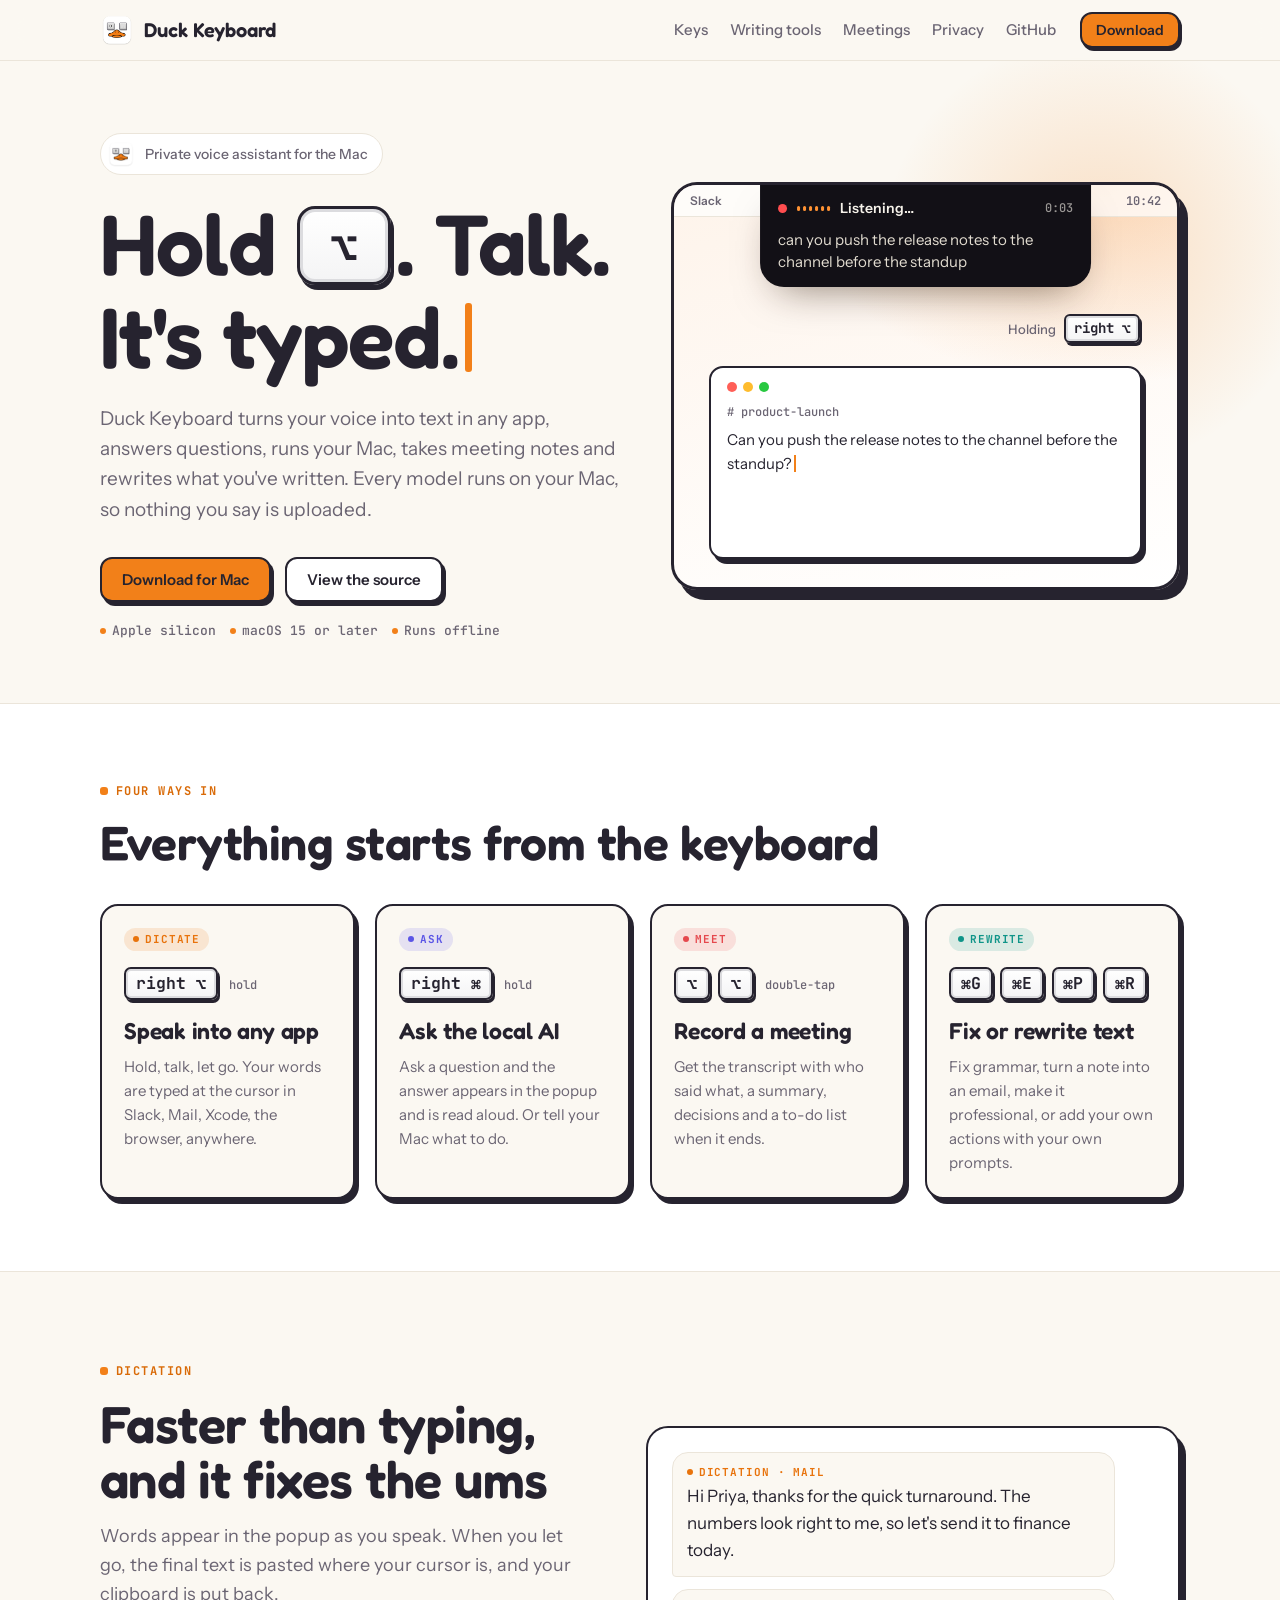
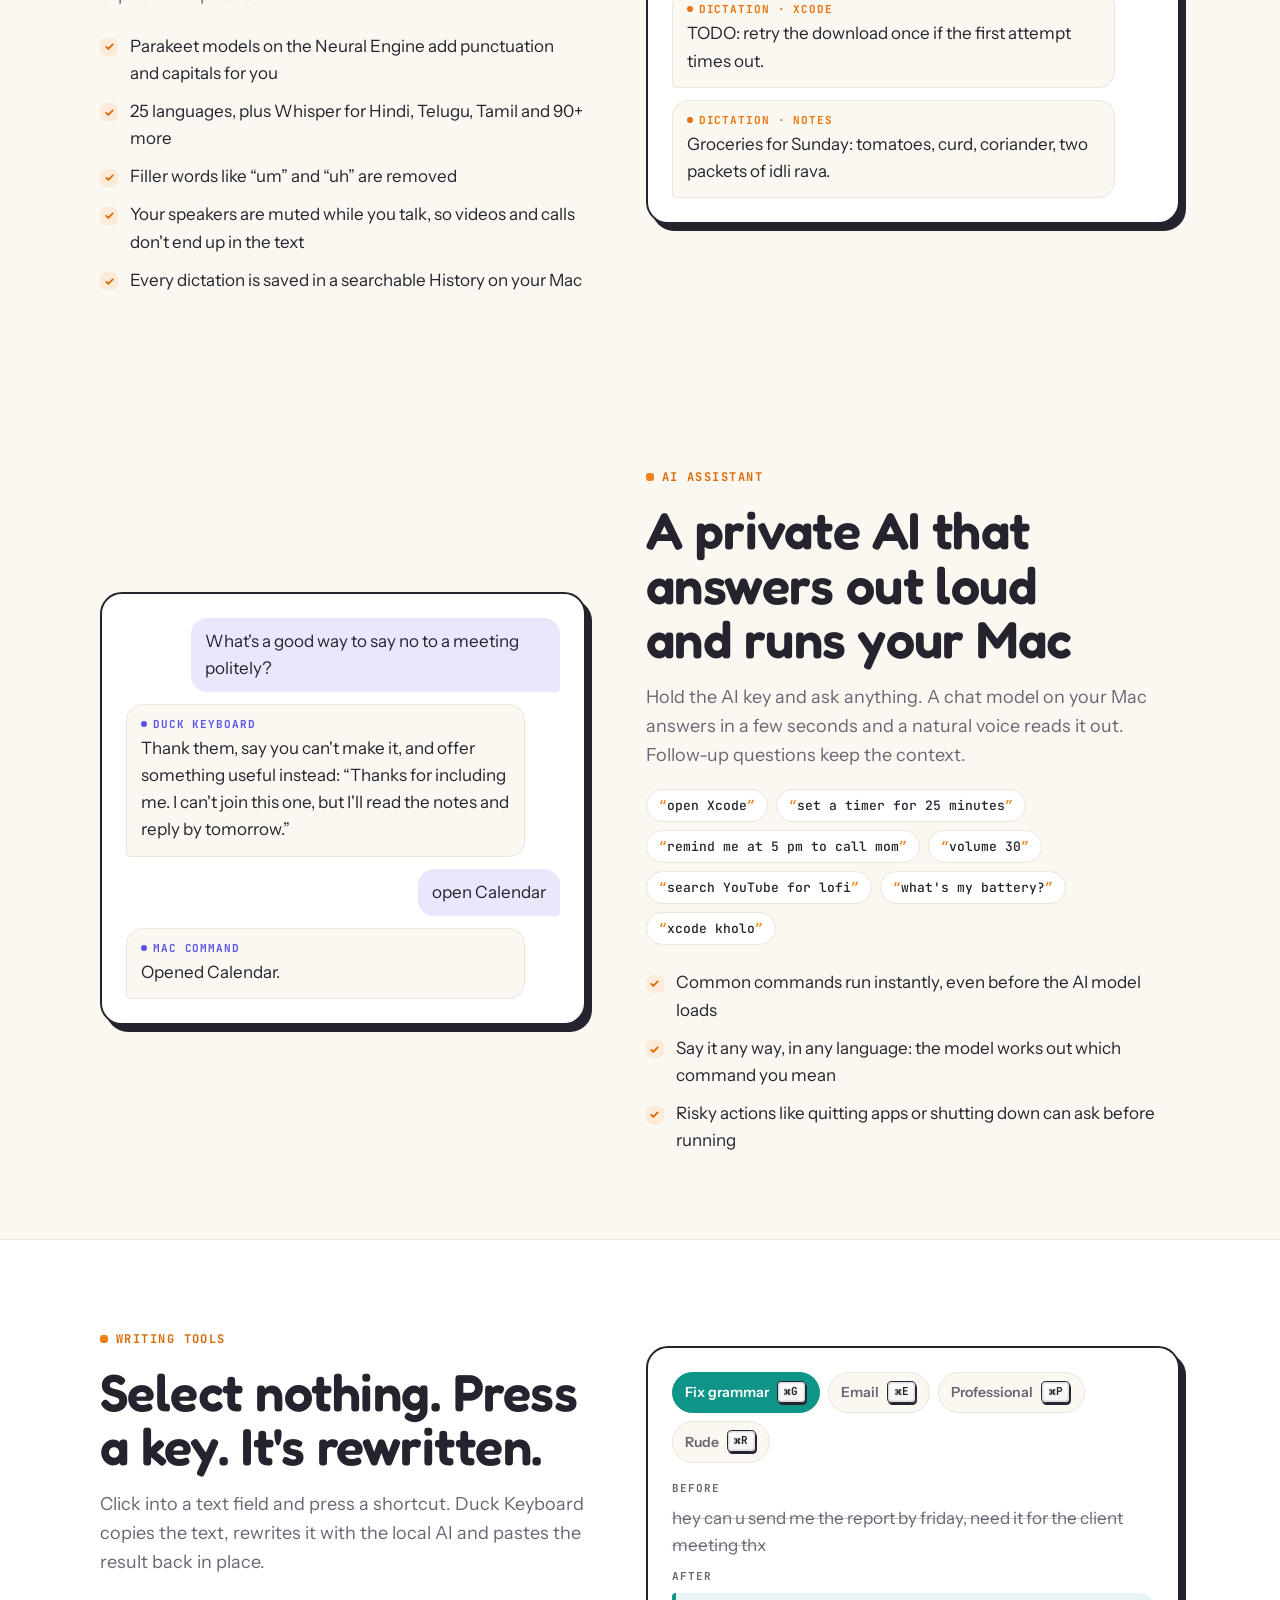
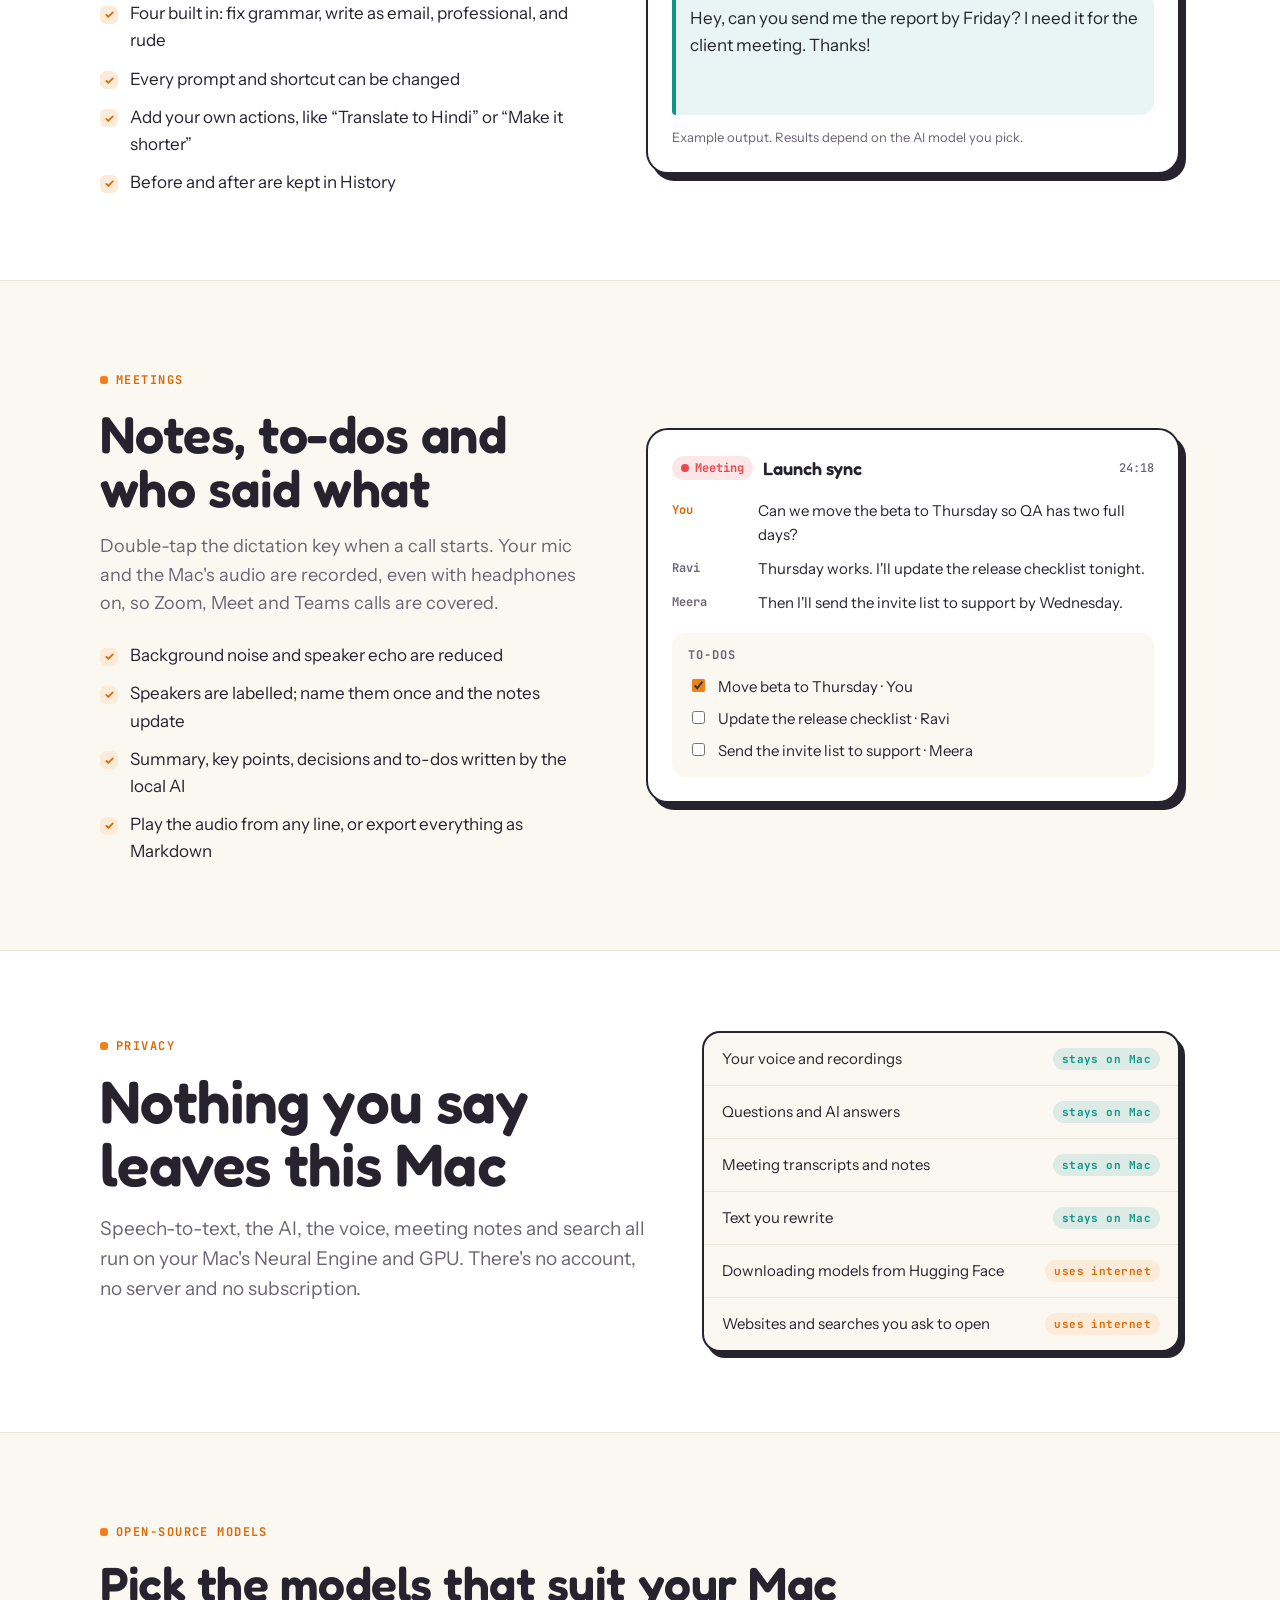
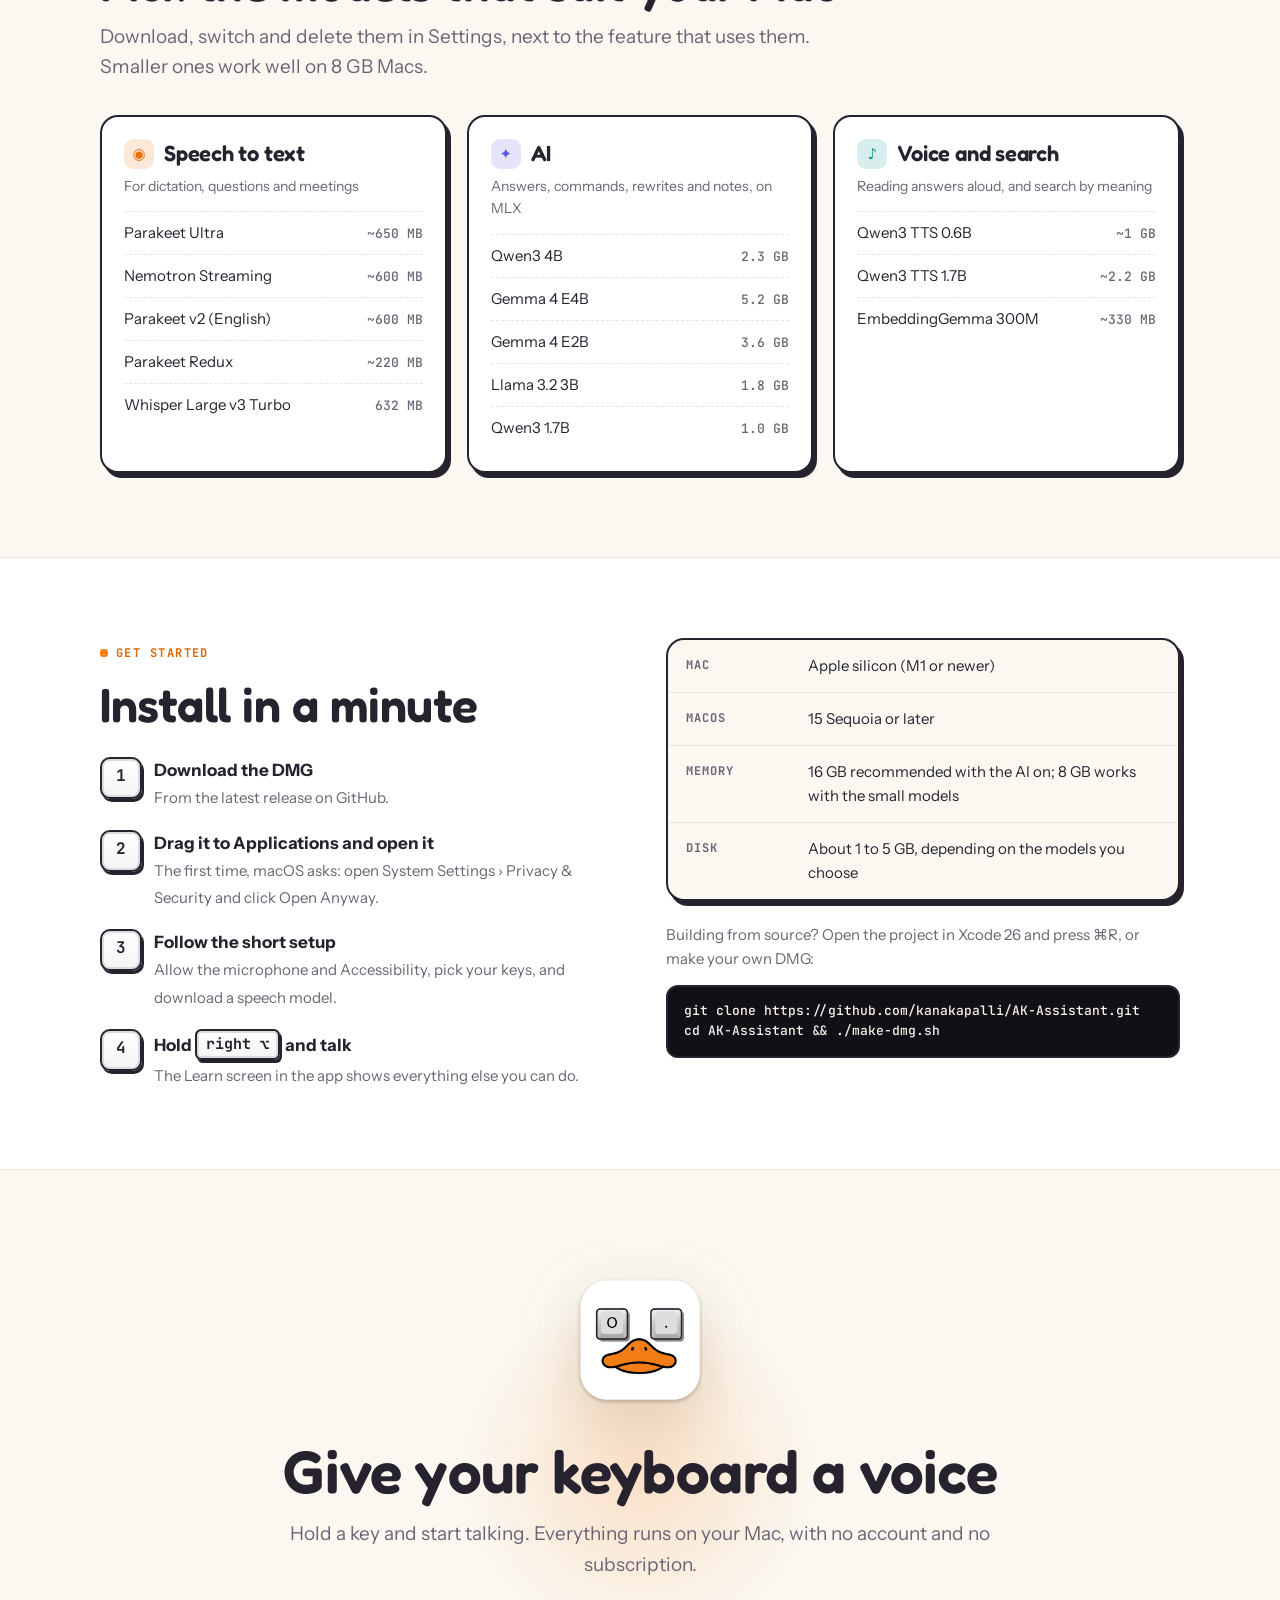
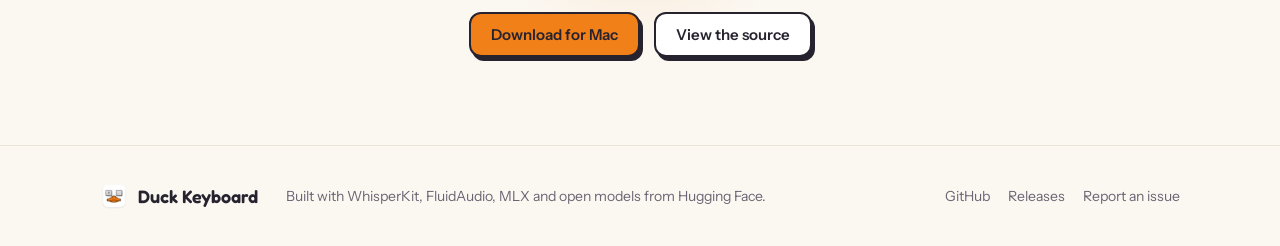
==== commit 50c059b8: "Add script to build and package Duck Keyboard as a DMG - Introduced `make-dmg.sh` for building the D" ====
--- a/landing-page-website/index.html
+++ b/landing-page-website/index.html
@@ -8,12 +8,12 @@
 <meta property="og:title" content="Duck Keyboard">
 <meta property="og:description" content="Hold a key, talk, and it's typed. A private voice assistant for the Mac: dictation, a local AI, meetings and writing tools, all on-device.">
 <meta property="og:type" content="website">
-<meta name="theme-color" content="#6440ec">
+<meta name="theme-color" content="#f28019">
 <link rel="icon" type="image/png" href="assets/icon.png">
 <link rel="apple-touch-icon" href="assets/icon.png">
 <link rel="preconnect" href="https://fonts.googleapis.com">
 <link rel="preconnect" href="https://fonts.gstatic.com" crossorigin>
-<link rel="stylesheet" href="https://fonts.googleapis.com/css2?family=Bricolage+Grotesque:opsz,wght@12..96,500;12..96,700;12..96,800&family=Instrument+Sans:wght@400;500;600&family=JetBrains+Mono:wght@500;700&display=swap">
+<link rel="stylesheet" href="https://fonts.googleapis.com/css2?family=Fredoka:wght@500;600;700&family=Instrument+Sans:wght@400;500;600&family=JetBrains+Mono:wght@500;700&display=swap">
 <link rel="stylesheet" href="styles.css">
 
 </head>
@@ -36,14 +36,14 @@
   <section class="hero">
     <div class="wrap hero-grid">
       <div>
-        <p class="eyebrow">Private voice assistant for the Mac</p>
-        <h1 style="margin-top:16px">Hold a key. Talk. It's typed.<span class="caret" aria-hidden="true"></span></h1>
+        <span class="hero-badge"><img src="assets/icon.png" alt="">Private voice assistant for the Mac</span>
+        <h1><span class="nowrap">Hold <span class="kbd" aria-label="a key">⌥</span>.</span> Talk. It's typed.<span class="caret" aria-hidden="true"></span></h1>
         <p class="lede">Duck Keyboard turns your voice into text in any app, answers questions, runs your Mac, takes meeting notes and rewrites what you've written. Every model runs on your Mac, so nothing you say is uploaded.</p>
         <div class="hero-cta">
           <a class="btn btn-primary" href="https://github.com/kanakapalli/AK-Assistant/releases/latest">Download for Mac</a>
           <a class="btn btn-ghost" href="https://github.com/kanakapalli/AK-Assistant">View the source</a>
         </div>
-        <p class="hero-meta">Apple silicon · macOS 15 or later · runs offline</p>
+        <p class="hero-meta"><span>Apple silicon</span><span>macOS 15 or later</span><span>Runs offline</span></p>
       </div>
 
       <div class="stage" aria-label="Example: dictating a Slack message">
@@ -70,7 +70,7 @@
   <section class="band" id="keys">
     <div class="wrap keys">
       <p class="eyebrow">Four ways in</p>
-      <h2 style="margin-top:12px">Everything starts from the keyboard</h2>
+      <h2>Everything starts from the keyboard</h2>
       <div class="key-grid">
         <article class="key-card">
           <span class="tag t-dictate">Dictate</span>
@@ -238,11 +238,11 @@
   <div class="wrap">
     <section class="models" id="models">
       <p class="eyebrow">Open-source models</p>
-      <h2 style="margin-top:12px">Pick the models that suit your Mac</h2>
+      <h2>Pick the models that suit your Mac</h2>
       <p class="lede" style="margin-top:14px">Download, switch and delete them in Settings, next to the feature that uses them. Smaller ones work well on 8 GB Macs.</p>
       <div class="model-cols">
         <div class="model-col">
-          <h3>Speech to text</h3>
+          <h3><i aria-hidden="true">◉</i>Speech to text</h3>
           <p>For dictation, questions and meetings</p>
           <ul>
             <li><span>Parakeet Ultra</span><span>~650 MB</span></li>
@@ -253,7 +253,7 @@
           </ul>
         </div>
         <div class="model-col">
-          <h3>AI</h3>
+          <h3><i aria-hidden="true">✦</i>AI</h3>
           <p>Answers, commands, rewrites and notes, on MLX</p>
           <ul>
             <li><span>Qwen3 4B</span><span>2.3 GB</span></li>
@@ -264,7 +264,7 @@
           </ul>
         </div>
         <div class="model-col">
-          <h3>Voice and search</h3>
+          <h3><i aria-hidden="true">♪</i>Voice and search</h3>
           <p>Reading answers aloud, and search by meaning</p>
           <ul>
             <li><span>Qwen3 TTS 0.6B</span><span>~1 GB</span></li>
@@ -281,7 +281,7 @@
       <div class="install-grid">
         <div>
           <p class="eyebrow">Get started</p>
-          <h2 style="margin-top:12px">Install in a minute</h2>
+          <h2>Install in a minute</h2>
           <ol class="steps">
             <li><div><b>Download the DMG</b><span>From the latest release on GitHub.</span></div></li>
             <li><div><b>Drag it to Applications and open it</b><span>The first time, macOS asks: open System Settings › Privacy &amp; Security and click Open Anyway.</span></div></li>
@@ -303,6 +303,18 @@
       </div>
     </div>
   </section>
+
+  <section class="cta" id="download">
+    <div class="wrap">
+      <img src="assets/icon.png" alt="Duck Keyboard app icon" width="148" height="148">
+      <h2>Give your keyboard a voice</h2>
+      <p class="lede">Hold a key and start talking. Everything runs on your Mac, with no account and no subscription.</p>
+      <div class="hero-cta">
+        <a class="btn btn-primary" href="https://github.com/kanakapalli/AK-Assistant/releases/latest">Download for Mac</a>
+        <a class="btn btn-ghost" href="https://github.com/kanakapalli/AK-Assistant">View the source</a>
+      </div>
+    </div>
+  </section>
 </main>
 
 <footer>
--- a/landing-page-website/styles.css
+++ b/landing-page-website/styles.css
@@ -1,41 +1,52 @@
-/* Layout: a single column that alternates wide "keyboard" bands and narrow reading sections; the notch popup is the hero. */
+/* Duck Keyboard — styled after the app icon: light keycaps with a dark outline and a solid
+   base under them, a warm duck-bill orange, rounded friendly shapes on a warm paper background.
+   The "keycap" (outline + offset base) is the signature: keys, buttons, cards and the demo use it. */
 :root {
-  --bg: #f4f4f9;          /* cool paper with a violet bias */
+  --bg: #fbf8f2;          /* warm paper */
   --surface: #ffffff;
-  --ink: #16131f;
-  --muted: #5d5872;
-  --line: #e1def0;
-  --violet: #6440ec;      /* the app icon */
-  --violet-soft: #ece7ff;
-  --on-accent: #ffffff;
-  --cursor: #12b5c8;      /* the icon's text cursor, darkened for light backgrounds */
-  --dictate: #2f6bff;
-  --ai: #8a3ff0;
+  --ink: #26232f;         /* the icon's outline */
+  --muted: #6b6573;
+  --line: #ebe5da;
+  --orange: #f28019;      /* the bill */
+  --orange-deep: #d96a07;
+  --orange-soft: #fdebd9;
+  --on-accent: #26232f;
+  --cursor: #f28019;
+  --dictate: #e8730c;
+  --ai: #5b55e6;
   --meet: #e5484d;
-  --write: #0f9f8f;
-  --key: #fbfbfe;
-  --key-edge: #cfcbe2;
-  --island: #0b0a10;
-  --island-ink: #f3f1ff;
-  --font-display: "Bricolage Grotesque", "Avenir Next", system-ui, sans-serif;
+  --write: #0f9488;
+  --key: #f4f4f5;         /* keycap face */
+  --key-top: #ffffff;
+  --key-rim: #dcdcdf;
+  --base: #26232f;        /* the solid base / hard shadow under keycaps and cards */
+  --edge: #26232f;        /* their outline */
+  --island: #121016;
+  --island-ink: #f6f2ea;
+  --font-display: "Fredoka", "Avenir Next Rounded", "SF Pro Rounded", system-ui, sans-serif;
   --font-body: "Instrument Sans", -apple-system, "Segoe UI", system-ui, sans-serif;
   --font-mono: "JetBrains Mono", ui-monospace, "SF Mono", Menlo, monospace;
-  --radius: 14px;
+  --radius: 18px;
+  --outline: 2px solid var(--ink);
 }
 @media (prefers-color-scheme: dark) {
   :root:not([data-theme="light"]) {
-    --bg: #110f18; --surface: #1a1724; --ink: #f1eefc; --muted: #a59fbe; --line: #2c2840;
-    --violet: #9b85ff; --violet-soft: #241d42; --on-accent: #140c33; --cursor: #5fe6f2;
-    --dictate: #6f9bff; --ai: #b98bff; --meet: #ff6b6f; --write: #3fd6c3;
-    --key: #221e2f; --key-edge: #3a3550; --island: #000000; --island-ink: #f3f1ff;
+    --bg: #15131a; --surface: #1e1b24; --ink: #f4efe6; --muted: #a8a1b0; --line: #2d2934;
+    --orange: #ff9233; --orange-deep: #ffa552; --orange-soft: #3a2614; --on-accent: #1a1209; --cursor: #ff9233;
+    --dictate: #ff9a40; --ai: #8f8aff; --meet: #ff6b6f; --write: #3cc9b8;
+    --key: #3a3741; --key-top: #46434e; --key-rim: #2c2932; --base: #050407; --edge: #4a4553;
+    --island: #000000; --island-ink: #f6f2ea;
+    --outline: 2px solid #050407;
     color-scheme: dark;
   }
 }
 :root[data-theme="dark"] {
-  --bg: #110f18; --surface: #1a1724; --ink: #f1eefc; --muted: #a59fbe; --line: #2c2840;
-  --violet: #9b85ff; --violet-soft: #241d42; --on-accent: #140c33; --cursor: #5fe6f2;
-  --dictate: #6f9bff; --ai: #b98bff; --meet: #ff6b6f; --write: #3fd6c3;
-  --key: #221e2f; --key-edge: #3a3550; --island: #000000; --island-ink: #f3f1ff;
+  --bg: #15131a; --surface: #1e1b24; --ink: #f4efe6; --muted: #a8a1b0; --line: #2d2934;
+  --orange: #ff9233; --orange-deep: #ffa552; --orange-soft: #3a2614; --on-accent: #1a1209; --cursor: #ff9233;
+  --dictate: #ff9a40; --ai: #8f8aff; --meet: #ff6b6f; --write: #3cc9b8;
+  --key: #3a3741; --key-top: #46434e; --key-rim: #2c2932; --base: #050407; --edge: #4a4553;
+  --island: #000000; --island-ink: #f6f2ea;
+  --outline: 2px solid #050407;
   color-scheme: dark;
 }
 
@@ -44,76 +55,105 @@
 img { max-width: 100%; }
 [hidden] { display: none !important; }
 .hero-grid > *, .feature > *, .privacy-grid > *, .install-grid > * { min-width: 0; }
-html { scroll-behavior: smooth; }
+html { scroll-behavior: smooth; overflow-x: clip; }
 @media (prefers-reduced-motion: reduce) { html { scroll-behavior: auto; } }
 body {
   background: var(--bg); color: var(--ink);
   font: 400 17px/1.6 var(--font-body);
   -webkit-font-smoothing: antialiased;
+  overflow-x: clip;
 }
 a { color: inherit; }
-a:focus-visible, button:focus-visible { outline: 2px solid var(--violet); outline-offset: 3px; border-radius: 6px; }
-h1, h2, h3 { font-family: var(--font-display); line-height: 1.05; margin: 0; text-wrap: balance; letter-spacing: -0.02em; }
+a:focus-visible, button:focus-visible { outline: 3px solid var(--orange); outline-offset: 3px; border-radius: 8px; }
+h1, h2, h3 { font-family: var(--font-display); font-weight: 600; line-height: 1.05; margin: 0; text-wrap: balance; letter-spacing: -0.01em; }
 p { margin: 0; }
 .wrap { max-width: 1120px; margin: 0 auto; padding-left: max(20px, env(safe-area-inset-left, 0px)); padding-right: max(20px, env(safe-area-inset-right, 0px)); }
-.eyebrow { font: 700 12px/1 var(--font-mono); letter-spacing: 0.12em; text-transform: uppercase; color: var(--violet); }
+.eyebrow {
+  display: inline-flex; align-items: center; gap: 8px;
+  font: 700 12px/1 var(--font-mono); letter-spacing: 0.12em; text-transform: uppercase; color: var(--orange-deep);
+}
+.eyebrow::before { content: ""; width: 8px; height: 8px; border-radius: 3px; background: var(--orange); }
 .lede { color: var(--muted); font-size: 19px; max-width: 60ch; }
 
-/* Keycaps: the page's signature detail */
+/* Keycaps: like the icon — a light face with an inner rim, a dark outline and a solid base below. */
 .kbd {
   display: inline-flex; align-items: center; justify-content: center; gap: 4px;
-  min-width: 2.1em; padding: 0.18em 0.55em; border-radius: 7px;
+  min-width: 2.2em; padding: 0.2em 0.6em; border-radius: 0.42em;
   font: 700 0.82em/1.4 var(--font-mono); color: var(--ink);
-  background: var(--key); border: 1px solid var(--key-edge);
-  box-shadow: 0 2px 0 var(--key-edge);
-  white-space: nowrap; vertical-align: 0.08em;
-}
+  background: linear-gradient(180deg, var(--key-top), var(--key));
+  border: 2px solid var(--edge);
+  box-shadow: inset 0 0 0 2px var(--key-rim), 2px 3px 0 var(--base);
+  white-space: nowrap; vertical-align: 0.12em;
+  margin: 0 0.1em 0.15em 0;
+}
+:root .kbd { color: var(--ink); }
 
 /* Nav */
-.nav { position: sticky; top: env(safe-area-inset-top, 0px); z-index: 20; background: color-mix(in srgb, var(--bg) 86%, transparent); backdrop-filter: blur(12px); border-bottom: 1px solid var(--line); }
+.nav { position: sticky; top: env(safe-area-inset-top, 0px); z-index: 20; background: color-mix(in srgb, var(--bg) 84%, transparent); backdrop-filter: blur(14px); border-bottom: 1px solid var(--line); }
 body::before { content: ""; position: fixed; inset: 0 0 auto; height: env(safe-area-inset-top, 0px); z-index: 30; background: var(--bg); }
 .nav .wrap { display: flex; align-items: center; gap: 24px; padding-block: 12px; }
-.brand { display: flex; align-items: center; gap: 10px; font: 700 18px var(--font-display); text-decoration: none; }
-.brand img { width: 30px; height: 30px; }
-.nav-links { display: flex; gap: 22px; margin-left: auto; font-size: 15px; }
-.nav-links a { text-decoration: none; color: var(--muted); }
+.brand { display: flex; align-items: center; gap: 10px; font: 600 20px var(--font-display); text-decoration: none; }
+.brand img { width: 34px; height: 34px; }
+.nav-links { display: flex; gap: 22px; margin-left: auto; font-size: 15px; font-weight: 500; }
+.nav-links a { text-decoration: none; color: var(--muted); transition: color .15s ease; }
 .nav-links a:hover { color: var(--ink); }
+
+/* Buttons are keycaps too: press them and they sink onto their base. */
 .btn {
   display: inline-flex; align-items: center; gap: 8px; text-decoration: none;
-  font: 600 15px/1 var(--font-body); padding: 12px 18px; border-radius: 10px;
-  border: 1px solid transparent; transition: transform .15s ease, background .15s ease;
-}
-.btn:hover { transform: translateY(-1px); }
-.btn-primary { background: var(--violet); color: var(--on-accent); }
-.btn-ghost { border-color: var(--line); background: var(--surface); }
-.nav .btn { padding: 9px 14px; font-size: 14px; }
+  font: 600 15px/1 var(--font-body); padding: 13px 20px; border-radius: 12px;
+  border: 2px solid var(--edge);
+  box-shadow: 3px 4px 0 var(--base);
+  transition: transform .12s ease, box-shadow .12s ease, background .15s ease;
+}
+.btn:hover { transform: translate(-1px, -1px); box-shadow: 4px 5px 0 var(--base); }
+.btn:active { transform: translate(3px, 4px); box-shadow: 0 0 0 var(--base); }
+.btn-primary { background: var(--orange); color: #26232f; }
+.btn-ghost { background: var(--surface); color: var(--ink); }
+.btn svg { width: 18px; height: 18px; }
+.nav .btn { padding: 9px 14px; font-size: 14px; box-shadow: 2px 3px 0 var(--base); }
 @media (max-width: 760px) { .nav-links { display: none; } .nav .btn { margin-left: auto; } }
 
 /* Hero */
-.hero { padding-block: 72px 56px; }
-.hero-grid { display: grid; grid-template-columns: 1.05fr 1fr; gap: 48px; align-items: center; }
-.hero h1 { font-size: clamp(44px, 7vw, 84px); font-weight: 800; }
-.hero h1 .caret { display: inline-block; width: 0.07em; height: 0.82em; background: var(--cursor); margin-left: 0.06em; vertical-align: -0.04em; border-radius: 2px; animation: blink 1.1s steps(1) infinite; }
+.hero { padding-block: 72px 64px; position: relative; overflow-x: clip; }
+.hero::before {
+  content: ""; position: absolute; inset: -120px -10% auto auto; width: 620px; height: 620px; z-index: -1;
+  background: radial-gradient(closest-side, color-mix(in srgb, var(--orange) 22%, transparent), transparent 70%);
+  pointer-events: none;
+}
+.hero-grid { display: grid; grid-template-columns: 1.02fr 1fr; gap: 52px; align-items: center; }
+.hero-badge {
+  display: inline-flex; align-items: center; gap: 10px; padding: 6px 14px 6px 6px; border-radius: 999px;
+  background: var(--surface); border: 1px solid var(--line); font-size: 14px; font-weight: 500; color: var(--muted);
+}
+.hero-badge img { width: 28px; height: 28px; }
+.hero h1 { font-size: clamp(46px, 7vw, 86px); font-weight: 600; margin-top: 22px; }
+.hero h1 .kbd { font-size: 0.5em; vertical-align: 0.35em; padding: 0.15em 0.5em; box-shadow: inset 0 0 0 3px var(--key-rim), 3px 5px 0 var(--base); border-width: 3px; }
+.hero h1 .caret { display: inline-block; width: 0.08em; height: 0.8em; background: var(--cursor); margin-left: 0.06em; vertical-align: -0.04em; border-radius: 3px; animation: blink 1.1s steps(1) infinite; }
 @keyframes blink { 50% { opacity: 0; } }
 .hero .lede { margin-top: 22px; }
-.hero-cta { display: flex; flex-wrap: wrap; gap: 12px; margin-top: 30px; }
-.hero-meta { margin-top: 18px; font: 500 13px var(--font-mono); color: var(--muted); }
-
+.hero-cta { display: flex; flex-wrap: wrap; gap: 14px; margin-top: 32px; }
+.hero-meta { margin-top: 20px; font: 500 13px var(--font-mono); color: var(--muted); display: flex; flex-wrap: wrap; gap: 6px 14px; }
+.hero-meta span { display: inline-flex; align-items: center; gap: 6px; }
+.hero-meta span::before { content: ""; width: 6px; height: 6px; border-radius: 50%; background: var(--orange); }
+
+/* The demo: a little Mac screen, outlined like the icon, sitting on its base. */
 .stage {
-  position: relative; border-radius: 22px; overflow: hidden; min-width: 0;
+  position: relative; border-radius: 26px; overflow: hidden; min-width: 0;
   background:
-    radial-gradient(120% 90% at 80% 0%, color-mix(in srgb, var(--violet) 22%, transparent), transparent 60%),
-    linear-gradient(160deg, color-mix(in srgb, var(--violet) 10%, var(--surface)), var(--surface));
-  border: 1px solid var(--line);
+    radial-gradient(100% 80% at 85% 0%, color-mix(in srgb, var(--orange) 28%, transparent), transparent 62%),
+    linear-gradient(165deg, color-mix(in srgb, var(--orange) 9%, var(--surface)), var(--surface));
+  border: 3px solid var(--edge);
+  box-shadow: 8px 10px 0 var(--base);
   aspect-ratio: 5 / 4; max-width: 100%;
 }
-.menubar { height: 30px; display: flex; align-items: center; justify-content: space-between; padding: 0 14px; font: 600 12px var(--font-body); color: var(--muted); background: color-mix(in srgb, var(--surface) 70%, transparent); border-bottom: 1px solid var(--line); }
+.menubar { height: 32px; display: flex; align-items: center; justify-content: space-between; padding: 0 16px; font: 600 12px var(--font-body); color: var(--muted); background: color-mix(in srgb, var(--surface) 72%, transparent); border-bottom: 1px solid var(--line); }
 .menubar span:last-child { font-family: var(--font-mono); }
 .island {
   position: absolute; top: 0; left: 50%; transform: translateX(-50%);
   background: var(--island); color: var(--island-ink);
-  border-radius: 0 0 22px 22px; padding: 10px 18px 14px; min-width: 64%;
-  box-shadow: 0 18px 40px -18px rgba(20, 10, 60, .55);
+  border-radius: 0 0 24px 24px; padding: 10px 18px 14px; min-width: 66%;
+  box-shadow: 0 18px 40px -18px rgba(40, 20, 0, .55);
   font-size: 14px;
 }
 .island-row { display: flex; align-items: center; gap: 10px; min-height: 26px; }
@@ -121,133 +161,177 @@
 .island-time { margin-left: auto; font: 500 12px var(--font-mono); opacity: .6; }
 .dot { width: 9px; height: 9px; border-radius: 50%; background: #ff4d4f; flex: none; }
 .bars { display: flex; align-items: center; gap: 3px; height: 18px; }
-.bars i { width: 3px; border-radius: 2px; background: var(--island-ink); height: 30%; animation: wave 0.9s ease-in-out infinite; }
+.bars i { width: 3px; border-radius: 2px; background: #ff9233; height: 30%; animation: wave 0.9s ease-in-out infinite; }
 .bars i:nth-child(2) { animation-delay: .1s } .bars i:nth-child(3) { animation-delay: .2s } .bars i:nth-child(4) { animation-delay: .3s } .bars i:nth-child(5) { animation-delay: .15s } .bars i:nth-child(6) { animation-delay: .05s }
 @keyframes wave { 0%,100% { height: 25%; } 50% { height: 100%; } }
-.island-text { margin-top: 8px; font-size: 15px; line-height: 1.45; color: #d9d4f5; min-height: 2.9em; }
+.island-text { margin-top: 8px; font-size: 15px; line-height: 1.45; color: #e2dcd0; min-height: 2.9em; }
 .island-text b { color: #fff; font-weight: 600; }
 .doc {
-  position: absolute; left: 7%; right: 7%; bottom: 7%; top: 44%;
-  background: var(--surface); border: 1px solid var(--line); border-radius: 12px; padding: 14px 16px;
-  box-shadow: 0 20px 50px -30px rgba(30, 20, 80, .35);
+  position: absolute; left: 7%; right: 7%; bottom: 7%; top: 45%;
+  background: var(--surface); border: 2px solid var(--edge); border-radius: 14px; padding: 14px 16px;
+  box-shadow: 4px 5px 0 var(--base);
 }
 .doc-head { display: flex; gap: 6px; margin-bottom: 12px; }
 .doc-head i { width: 10px; height: 10px; border-radius: 50%; background: var(--line); }
+.doc-head i:nth-child(1) { background: #ff5f57; } .doc-head i:nth-child(2) { background: #febc2e; } .doc-head i:nth-child(3) { background: #28c840; }
 .doc-to { font: 500 12px var(--font-mono); color: var(--muted); }
 .doc-body { margin-top: 8px; font-size: 15px; }
 .doc-body .typed::after { content: ""; display: inline-block; width: 2px; height: 1.1em; background: var(--cursor); margin-left: 2px; vertical-align: -0.2em; animation: blink 1.1s steps(1) infinite; }
-.hold { position: absolute; right: 7%; top: calc(44% - 46px); font-size: 13px; color: var(--muted); display: flex; gap: 8px; align-items: center; }
-@media (max-width: 900px) { .hero-grid { grid-template-columns: 1fr; } .hero { padding-block: 48px 40px; } }
-@media (max-width: 480px) { .stage { aspect-ratio: 4 / 5; } .island { min-width: 86%; } .doc { top: 48%; } .hold { top: calc(48% - 40px); } }
+.hold { position: absolute; right: 7%; top: calc(45% - 52px); font-size: 13px; font-weight: 500; color: var(--muted); display: flex; gap: 8px; align-items: center; }
+.hold .kbd { font-size: 14px; }
+@media (max-width: 900px) { .hero-grid { grid-template-columns: 1fr; } .hero { padding-block: 44px 48px; } .stage { margin-right: 8px; } }
+@media (max-width: 480px) { .stage { aspect-ratio: 4 / 5; } .island { min-width: 86%; } .doc { top: 49%; } .hold { top: calc(49% - 46px); } }
 @media (prefers-reduced-motion: reduce) { .bars i, .caret, .typed::after { animation: none !important; } }
 
-/* Keys band */
+/* Bands */
 .band { background: var(--surface); border-block: 1px solid var(--line); }
-.keys { padding-block: 64px; }
-.keys h2 { font-size: clamp(30px, 4vw, 44px); }
-.key-grid { display: grid; grid-template-columns: repeat(4, minmax(0, 1fr)); gap: 16px; margin-top: 32px; }
-.key-card { border: 1px solid var(--line); border-radius: var(--radius); padding: 22px; background: var(--bg); display: flex; flex-direction: column; gap: 12px; min-width: 0; }
-.key-card .combo { display: flex; flex-wrap: wrap; gap: 6px; align-items: center; font-size: 20px; min-height: 40px; }
-.key-card .combo small { font: 500 12px var(--font-mono); color: var(--muted); }
-.key-card h3 { font-size: 22px; }
+.keys { padding-block: 72px; }
+.keys h2, .models h2, .install h2 { font-size: clamp(32px, 4.2vw, 48px); margin-top: 14px; }
+
+/* Four ways in: each card is a big keycap. */
+.key-grid { display: grid; grid-template-columns: repeat(4, minmax(0, 1fr)); gap: 20px; margin-top: 36px; }
+.key-card {
+  border: 2px solid var(--edge); border-radius: var(--radius); padding: 22px; background: var(--bg);
+  box-shadow: 4px 5px 0 var(--base);
+  display: flex; flex-direction: column; gap: 12px; min-width: 0;
+  transition: transform .15s ease, box-shadow .15s ease;
+}
+.key-card:hover { transform: translate(-2px, -2px); box-shadow: 6px 7px 0 var(--base); }
+.key-card .combo { display: flex; flex-wrap: wrap; gap: 6px; align-items: center; font-size: 20px; min-height: 44px; }
+.key-card .combo small { font: 500 12px var(--font-mono); color: var(--muted); margin-left: 4px; }
+.key-card h3 { font-size: 23px; }
 .key-card p { color: var(--muted); font-size: 15px; }
-.tag { align-self: flex-start; font: 700 11px/1 var(--font-mono); letter-spacing: .08em; text-transform: uppercase; padding: 5px 8px; border-radius: 6px; }
-.t-dictate { color: var(--dictate); background: color-mix(in srgb, var(--dictate) 12%, transparent); }
-.t-ai { color: var(--ai); background: color-mix(in srgb, var(--ai) 12%, transparent); }
-.t-meet { color: var(--meet); background: color-mix(in srgb, var(--meet) 12%, transparent); }
-.t-write { color: var(--write); background: color-mix(in srgb, var(--write) 12%, transparent); }
+.tag { align-self: flex-start; display: inline-flex; align-items: center; gap: 6px; font: 700 11px/1 var(--font-mono); letter-spacing: .08em; text-transform: uppercase; padding: 6px 9px; border-radius: 999px; }
+.tag::before { content: ""; width: 6px; height: 6px; border-radius: 50%; background: currentColor; }
+.t-dictate { color: var(--dictate); background: color-mix(in srgb, var(--dictate) 14%, transparent); }
+.t-ai { color: var(--ai); background: color-mix(in srgb, var(--ai) 14%, transparent); }
+.t-meet { color: var(--meet); background: color-mix(in srgb, var(--meet) 14%, transparent); }
+.t-write { color: var(--write); background: color-mix(in srgb, var(--write) 14%, transparent); }
 @media (max-width: 960px) { .key-grid { grid-template-columns: repeat(2, minmax(0, 1fr)); } }
-@media (max-width: 520px) { .key-grid { grid-template-columns: 1fr; } }
+@media (max-width: 520px) { .key-grid { grid-template-columns: 1fr; } .key-card { margin-right: 6px; } }
 
 /* Feature sections */
-.feature { padding-block: 80px; display: grid; grid-template-columns: 1fr 1.1fr; gap: 56px; align-items: center; }
+.feature { padding-block: 84px; display: grid; grid-template-columns: 1fr 1.1fr; gap: 60px; align-items: center; }
 .feature.flip > :first-child { order: 2; }
-.feature h2 { font-size: clamp(32px, 4.4vw, 50px); margin-top: 12px; }
+.feature h2 { font-size: clamp(34px, 4.4vw, 52px); margin-top: 14px; }
 .feature .lede { margin-top: 16px; font-size: 18px; }
-.points { list-style: none; padding: 0; margin: 22px 0 0; display: grid; gap: 10px; }
-.points li { padding-left: 22px; position: relative; color: var(--ink); }
-.points li::before { content: ""; position: absolute; left: 0; top: 0.62em; width: 10px; height: 2px; background: var(--violet); }
-.panel { background: var(--surface); border: 1px solid var(--line); border-radius: 18px; padding: 22px; min-width: 0; }
-@media (max-width: 900px) { .feature { grid-template-columns: 1fr; gap: 32px; padding-block: 56px; } .feature.flip > :first-child { order: 0; } }
-
-/* AI: chat + command chips */
+.points { list-style: none; padding: 0; margin: 24px 0 0; display: grid; gap: 11px; }
+.points li { padding-left: 30px; position: relative; color: var(--ink); }
+.points li::before {
+  content: ""; position: absolute; left: 0; top: 0.32em; width: 18px; height: 18px; border-radius: 6px;
+  background: var(--orange-soft) url("data:image/svg+xml,%3Csvg xmlns='http://www.w3.org/2000/svg' viewBox='0 0 16 16'%3E%3Cpath d='M4 8.5l2.5 2.5L12 5.5' fill='none' stroke='%23d96a07' stroke-width='2.2' stroke-linecap='round' stroke-linejoin='round'/%3E%3C/svg%3E") center / 13px no-repeat;
+}
+.panel {
+  background: var(--surface); border: 2px solid var(--edge); border-radius: 22px; padding: 24px; min-width: 0;
+  box-shadow: 6px 7px 0 var(--base);
+}
+@media (max-width: 900px) { .feature { grid-template-columns: 1fr; gap: 34px; padding-block: 60px; } .feature.flip > :first-child { order: 0; } .panel { margin-right: 6px; } }
+
+/* History entries / chat */
 .qa { display: grid; gap: 12px; }
-.q { justify-self: end; background: var(--violet-soft); color: var(--ink); padding: 10px 14px; border-radius: 14px 14px 4px 14px; max-width: 85%; }
-.a { background: var(--bg); border: 1px solid var(--line); padding: 12px 14px; border-radius: 14px 14px 14px 4px; max-width: 92%; }
-.a .who { font: 700 11px var(--font-mono); letter-spacing: .08em; text-transform: uppercase; color: var(--ai); display: block; margin-bottom: 4px; }
-.chips { display: flex; flex-wrap: wrap; gap: 8px; margin-top: 18px; }
-.chip { font: 500 13px var(--font-mono); padding: 7px 10px; border-radius: 8px; border: 1px dashed var(--key-edge); color: var(--muted); }
+.q { justify-self: end; background: color-mix(in srgb, var(--ai) 14%, var(--surface)); color: var(--ink); padding: 10px 14px; border-radius: 16px 16px 4px 16px; max-width: 85%; }
+.a { background: var(--bg); border: 1px solid var(--line); padding: 12px 14px; border-radius: 16px 16px 16px 4px; max-width: 92%; }
+.a .who { font: 700 11px var(--font-mono); letter-spacing: .08em; text-transform: uppercase; color: var(--ai); display: flex; align-items: center; gap: 6px; margin-bottom: 4px; }
+.a .who::before { content: ""; width: 6px; height: 6px; border-radius: 50%; background: currentColor; }
+.chips { display: flex; flex-wrap: wrap; gap: 8px; margin-top: 20px; }
+.chip { font: 500 13px var(--font-mono); padding: 7px 12px; border-radius: 999px; background: var(--surface); border: 1.5px solid var(--line); color: var(--ink); }
+.chip::before { content: "“"; color: var(--orange); }
+.chip::after { content: "”"; color: var(--orange); }
 
 /* Meetings card */
 .meet-head { display: flex; align-items: center; gap: 10px; }
-.meet-head .rec { font: 700 12px var(--font-mono); color: var(--meet); display: flex; gap: 6px; align-items: center; }
-.meet-head .rec::before { content: ""; width: 8px; height: 8px; border-radius: 50%; background: var(--meet); }
+.meet-head .rec { font: 700 12px var(--font-mono); color: var(--meet); display: flex; gap: 6px; align-items: center; padding: 4px 9px; border-radius: 999px; background: color-mix(in srgb, var(--meet) 13%, transparent); }
+.meet-head .rec::before { content: ""; width: 8px; height: 8px; border-radius: 50%; background: var(--meet); animation: blink 1.4s steps(1) infinite; }
+.meet-head strong { font-family: var(--font-display); font-weight: 600; font-size: 18px; }
 .meet-head span:last-child { margin-left: auto; font: 500 12px var(--font-mono); color: var(--muted); }
-.lines { margin-top: 14px; display: grid; gap: 10px; font-size: 15px; }
-.lines div { display: grid; grid-template-columns: 84px 1fr; gap: 10px; }
+.lines { margin-top: 16px; display: grid; gap: 10px; font-size: 15px; }
+.lines div { display: grid; grid-template-columns: 76px 1fr; gap: 10px; }
 .lines b { font: 700 12px/1.9 var(--font-mono); color: var(--muted); }
-.lines b.you { color: var(--violet); }
-.todo { margin-top: 18px; padding-top: 14px; border-top: 1px solid var(--line); display: grid; gap: 8px; font-size: 15px; }
+.lines b.you { color: var(--orange-deep); }
+.todo { margin-top: 18px; padding: 14px 16px; border-radius: 14px; background: var(--bg); display: grid; gap: 8px; font-size: 15px; }
 .todo h4 { margin: 0 0 4px; font: 700 12px var(--font-mono); letter-spacing: .08em; text-transform: uppercase; color: var(--muted); }
 .todo label { display: flex; gap: 10px; align-items: baseline; }
-.todo input { accent-color: var(--violet); }
+.todo input { accent-color: var(--orange); }
 
 /* Writing tools demo */
 .tabs { display: flex; flex-wrap: wrap; gap: 8px; }
 .tab {
-  font: 600 14px var(--font-body); cursor: pointer; padding: 8px 12px; border-radius: 9px;
-  border: 1px solid var(--line); background: var(--bg); color: var(--muted);
-  display: inline-flex; gap: 8px; align-items: center;
-}
-.tab .kbd { font-size: 11px; }
-.tab[aria-selected="true"] { background: var(--write); border-color: var(--write); color: var(--on-accent); }
-.tab[aria-selected="true"] .kbd { background: rgba(255,255,255,.18); border-color: rgba(255,255,255,.35); box-shadow: none; color: var(--on-accent); }
+  font: 600 14px var(--font-body); cursor: pointer; padding: 8px 12px; border-radius: 999px;
+  border: 1.5px solid var(--line); background: var(--bg); color: var(--muted);
+  display: inline-flex; gap: 8px; align-items: center; transition: background .15s ease, color .15s ease;
+}
+.tab:hover { color: var(--ink); }
+.tab .kbd { font-size: 11px; box-shadow: inset 0 0 0 1.5px var(--key-rim), 1px 2px 0 var(--base); border-width: 1.5px; }
+.tab[aria-selected="true"] { background: var(--write); border-color: var(--write); color: #fff; }
 .rewrite { margin-top: 18px; display: grid; gap: 10px; }
 .label { font: 700 11px var(--font-mono); letter-spacing: .1em; text-transform: uppercase; color: var(--muted); }
-.before { color: var(--muted); }
-.after { border-left: 3px solid var(--write); background: color-mix(in srgb, var(--write) 7%, transparent); padding: 12px 14px; border-radius: 0 10px 10px 0; white-space: pre-line; min-height: 7.2em; }
+.before { color: var(--muted); text-decoration: line-through; text-decoration-color: color-mix(in srgb, var(--muted) 40%, transparent); }
+.after { border-left: 4px solid var(--write); background: color-mix(in srgb, var(--write) 9%, transparent); padding: 12px 14px; border-radius: 4px 14px 14px 4px; white-space: pre-line; min-height: 7.2em; }
 .example-note { margin-top: 12px; font-size: 13px; color: var(--muted); }
 
 /* Privacy */
-.privacy { padding-block: 72px; }
-.privacy-grid { display: grid; grid-template-columns: 1.2fr 1fr; gap: 48px; align-items: start; }
-.privacy h2 { font-size: clamp(34px, 5vw, 58px); }
-.net { border: 1px solid var(--line); border-radius: var(--radius); overflow: hidden; background: var(--bg); }
-.net div { display: flex; justify-content: space-between; gap: 16px; padding: 14px 18px; border-bottom: 1px solid var(--line); font-size: 15px; }
+.privacy { padding-block: 80px; }
+.privacy-grid { display: grid; grid-template-columns: 1.15fr 1fr; gap: 52px; align-items: start; }
+.privacy h2 { font-size: clamp(36px, 5vw, 60px); }
+.net { border: 2px solid var(--edge); border-radius: var(--radius); overflow: hidden; background: var(--bg); box-shadow: 5px 6px 0 var(--base); }
+.net div { display: flex; justify-content: space-between; align-items: center; gap: 16px; padding: 14px 18px; border-bottom: 1px solid var(--line); font-size: 15px; }
 .net div:last-child { border-bottom: 0; }
-.net span:last-child { font: 700 12px var(--font-mono); white-space: nowrap; }
-.yes { color: var(--write); } .no { color: var(--muted); }
-@media (max-width: 860px) { .privacy-grid { grid-template-columns: 1fr; } }
+.net span:last-child { font: 700 11px var(--font-mono); white-space: nowrap; padding: 4px 9px; border-radius: 999px; letter-spacing: .04em; }
+.no { color: var(--write); background: color-mix(in srgb, var(--write) 13%, transparent); }
+.yes { color: var(--orange-deep); background: var(--orange-soft); }
+@media (max-width: 860px) { .privacy-grid { grid-template-columns: 1fr; } .net { margin-right: 6px; } }
 
 /* Models */
-.models { padding-block: 80px; }
-.models h2 { font-size: clamp(30px, 4vw, 44px); }
-.model-cols { display: grid; grid-template-columns: repeat(3, minmax(0, 1fr)); gap: 16px; margin-top: 28px; }
-.model-col { background: var(--surface); border: 1px solid var(--line); border-radius: var(--radius); padding: 20px; min-width: 0; }
-.model-col h3 { font-size: 20px; }
-.model-col p { color: var(--muted); font-size: 14px; margin-top: 4px; }
+.models { padding-block: 84px; }
+.model-cols { display: grid; grid-template-columns: repeat(3, minmax(0, 1fr)); gap: 20px; margin-top: 32px; }
+.model-col { background: var(--surface); border: 2px solid var(--edge); border-radius: var(--radius); padding: 22px; min-width: 0; box-shadow: 4px 5px 0 var(--base); }
+.model-col h3 { font-size: 22px; display: flex; align-items: center; gap: 10px; }
+.model-col h3 i { width: 30px; height: 30px; border-radius: 9px; display: grid; place-items: center; font-style: normal; font-size: 15px; }
+.model-col:nth-child(1) h3 i { background: color-mix(in srgb, var(--dictate) 16%, transparent); color: var(--dictate); }
+.model-col:nth-child(2) h3 i { background: color-mix(in srgb, var(--ai) 16%, transparent); color: var(--ai); }
+.model-col:nth-child(3) h3 i { background: color-mix(in srgb, var(--write) 16%, transparent); color: var(--write); }
+.model-col p { color: var(--muted); font-size: 14px; margin-top: 6px; }
 .model-col ul { list-style: none; margin: 14px 0 0; padding: 0; }
-.model-col li { display: flex; justify-content: space-between; gap: 12px; padding: 9px 0; border-top: 1px solid var(--line); font-size: 15px; }
+.model-col li { display: flex; justify-content: space-between; align-items: baseline; gap: 12px; padding: 9px 0; border-top: 1px dashed var(--line); font-size: 15px; }
 .model-col li span:last-child { font: 500 13px var(--font-mono); color: var(--muted); white-space: nowrap; font-variant-numeric: tabular-nums; }
-@media (max-width: 900px) { .model-cols { grid-template-columns: 1fr; } }
+@media (max-width: 900px) { .model-cols { grid-template-columns: 1fr; } .model-col { margin-right: 6px; } }
 
 /* Install */
-.install { padding-block: 72px; }
-.install-grid { display: grid; grid-template-columns: 1fr 1fr; gap: 48px; }
-.install h2 { font-size: clamp(30px, 4vw, 44px); }
-.steps { counter-reset: step; list-style: none; padding: 0; margin: 24px 0 0; display: grid; gap: 16px; }
-.steps li { counter-increment: step; display: grid; grid-template-columns: 36px 1fr; gap: 12px; }
-.steps li::before { content: counter(step); font: 700 15px/36px var(--font-mono); text-align: center; width: 36px; height: 36px; border-radius: 9px; background: var(--violet-soft); color: var(--violet); }
+.install { padding-block: 80px; }
+.install-grid { display: grid; grid-template-columns: 1fr 1fr; gap: 52px; }
+.steps { counter-reset: step; list-style: none; padding: 0; margin: 28px 0 0; display: grid; gap: 18px; }
+.steps li { counter-increment: step; display: grid; grid-template-columns: 40px 1fr; gap: 14px; }
+.steps li::before {
+  content: counter(step); font: 700 16px/34px var(--font-mono); text-align: center; width: 38px; height: 38px;
+  border-radius: 10px; color: var(--ink);
+  background: linear-gradient(180deg, var(--key-top), var(--key));
+  border: 2px solid var(--edge); box-shadow: inset 0 0 0 2px var(--key-rim), 2px 3px 0 var(--base);
+}
 .steps b { display: block; }
 .steps span { color: var(--muted); font-size: 15px; }
-.req { border: 1px solid var(--line); border-radius: var(--radius); background: var(--bg); }
+.req { border: 2px solid var(--edge); border-radius: var(--radius); background: var(--bg); box-shadow: 4px 5px 0 var(--base); }
 .req div { display: grid; grid-template-columns: 110px 1fr; gap: 12px; padding: 14px 18px; border-bottom: 1px solid var(--line); font-size: 15px; }
 .req div:last-child { border-bottom: 0; }
 .req b { font: 700 12px/1.9 var(--font-mono); text-transform: uppercase; letter-spacing: .08em; color: var(--muted); }
-.code { margin-top: 14px; font: 500 13px/1.6 var(--font-mono); background: var(--island); color: var(--island-ink); padding: 14px 16px; border-radius: 10px; overflow-x: auto; white-space: pre; }
-@media (max-width: 860px) { .install-grid { grid-template-columns: 1fr; } }
+.code { margin-top: 14px; font: 500 13px/1.6 var(--font-mono); background: var(--island); color: var(--island-ink); padding: 14px 16px; border-radius: 12px; overflow-x: auto; white-space: pre; border: 2px solid var(--edge); }
+@media (max-width: 860px) { .install-grid { grid-template-columns: 1fr; } .req { margin-right: 6px; } }
+
+/* Closing call to action, with the icon big. */
+.cta { padding-block: 96px 88px; text-align: center; position: relative; overflow-x: clip; }
+.cta::before {
+  content: ""; position: absolute; left: 50%; top: 40px; transform: translateX(-50%); width: 520px; height: 520px; z-index: -1;
+  background: radial-gradient(closest-side, color-mix(in srgb, var(--orange) 20%, transparent), transparent 70%);
+}
+.cta img { width: 148px; height: 148px; filter: drop-shadow(0 18px 30px rgba(120, 60, 0, .18)); }
+.cta h2 { font-size: clamp(36px, 5vw, 60px); margin-top: 18px; }
+.cta .lede { margin: 16px auto 0; }
+.cta .hero-cta { justify-content: center; }
 
 footer { border-top: 1px solid var(--line); padding-block: 36px; color: var(--muted); font-size: 14px; }
 footer .wrap { display: flex; flex-wrap: wrap; gap: 16px 28px; align-items: center; }
-footer .brand { color: var(--ink); }
+footer .brand { color: var(--ink); font-size: 18px; }
+footer .brand img { width: 28px; height: 28px; }
 footer nav { display: flex; gap: 18px; margin-left: auto; flex-wrap: wrap; }
+footer nav a { text-decoration: none; }
+footer nav a:hover { color: var(--ink); }
+.nowrap { white-space: nowrap; }
